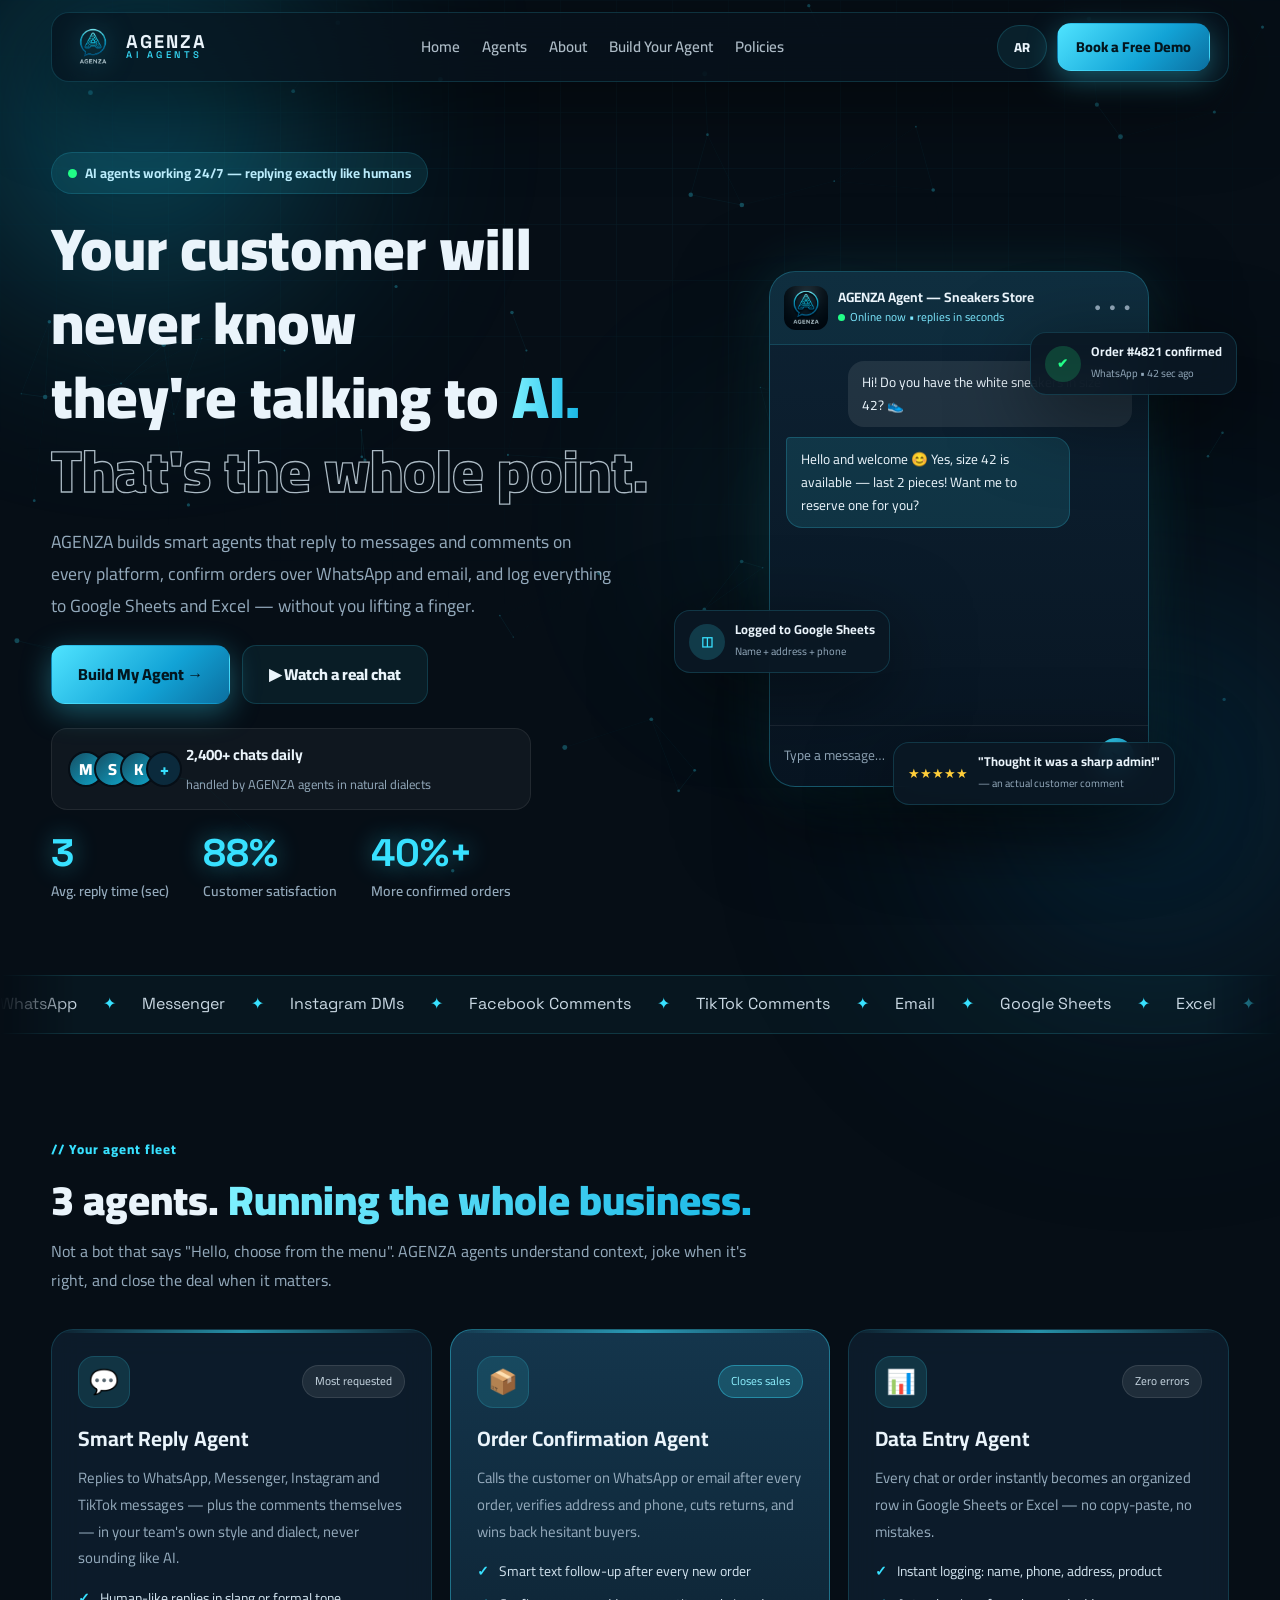
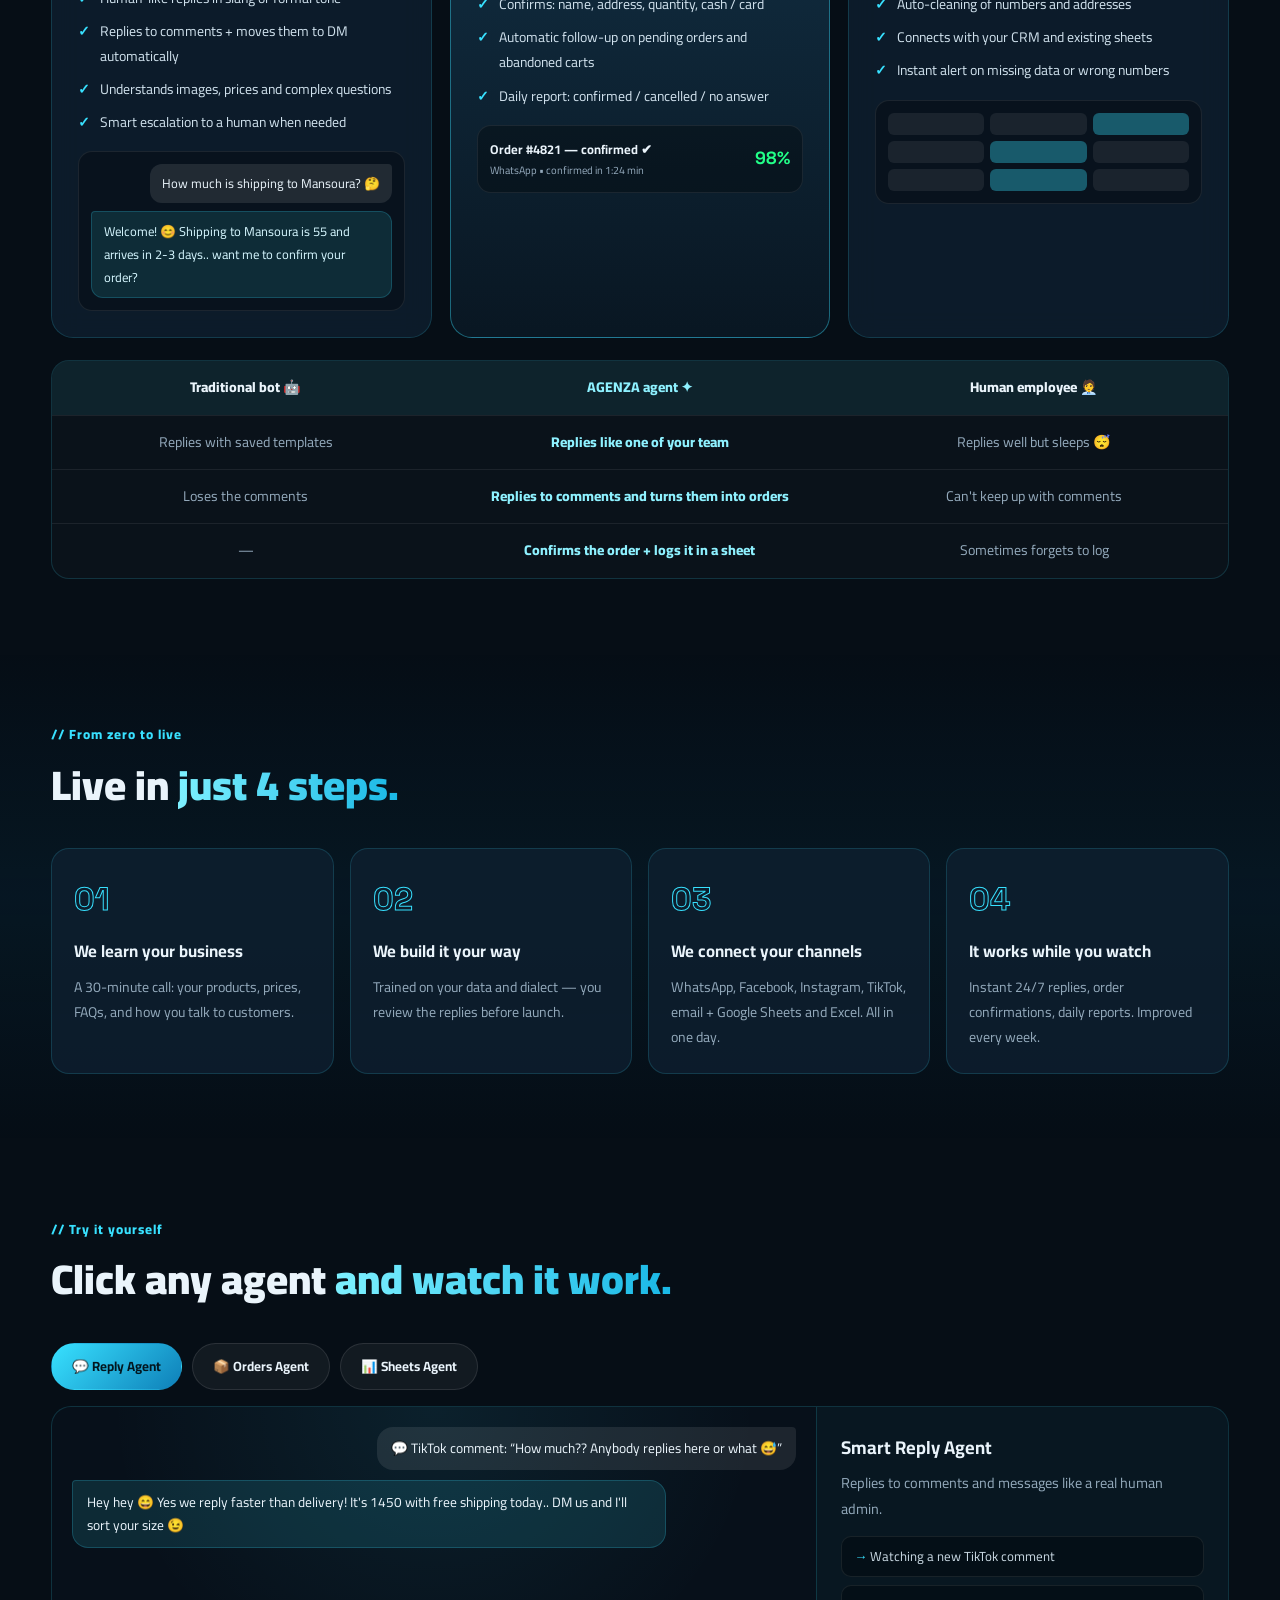
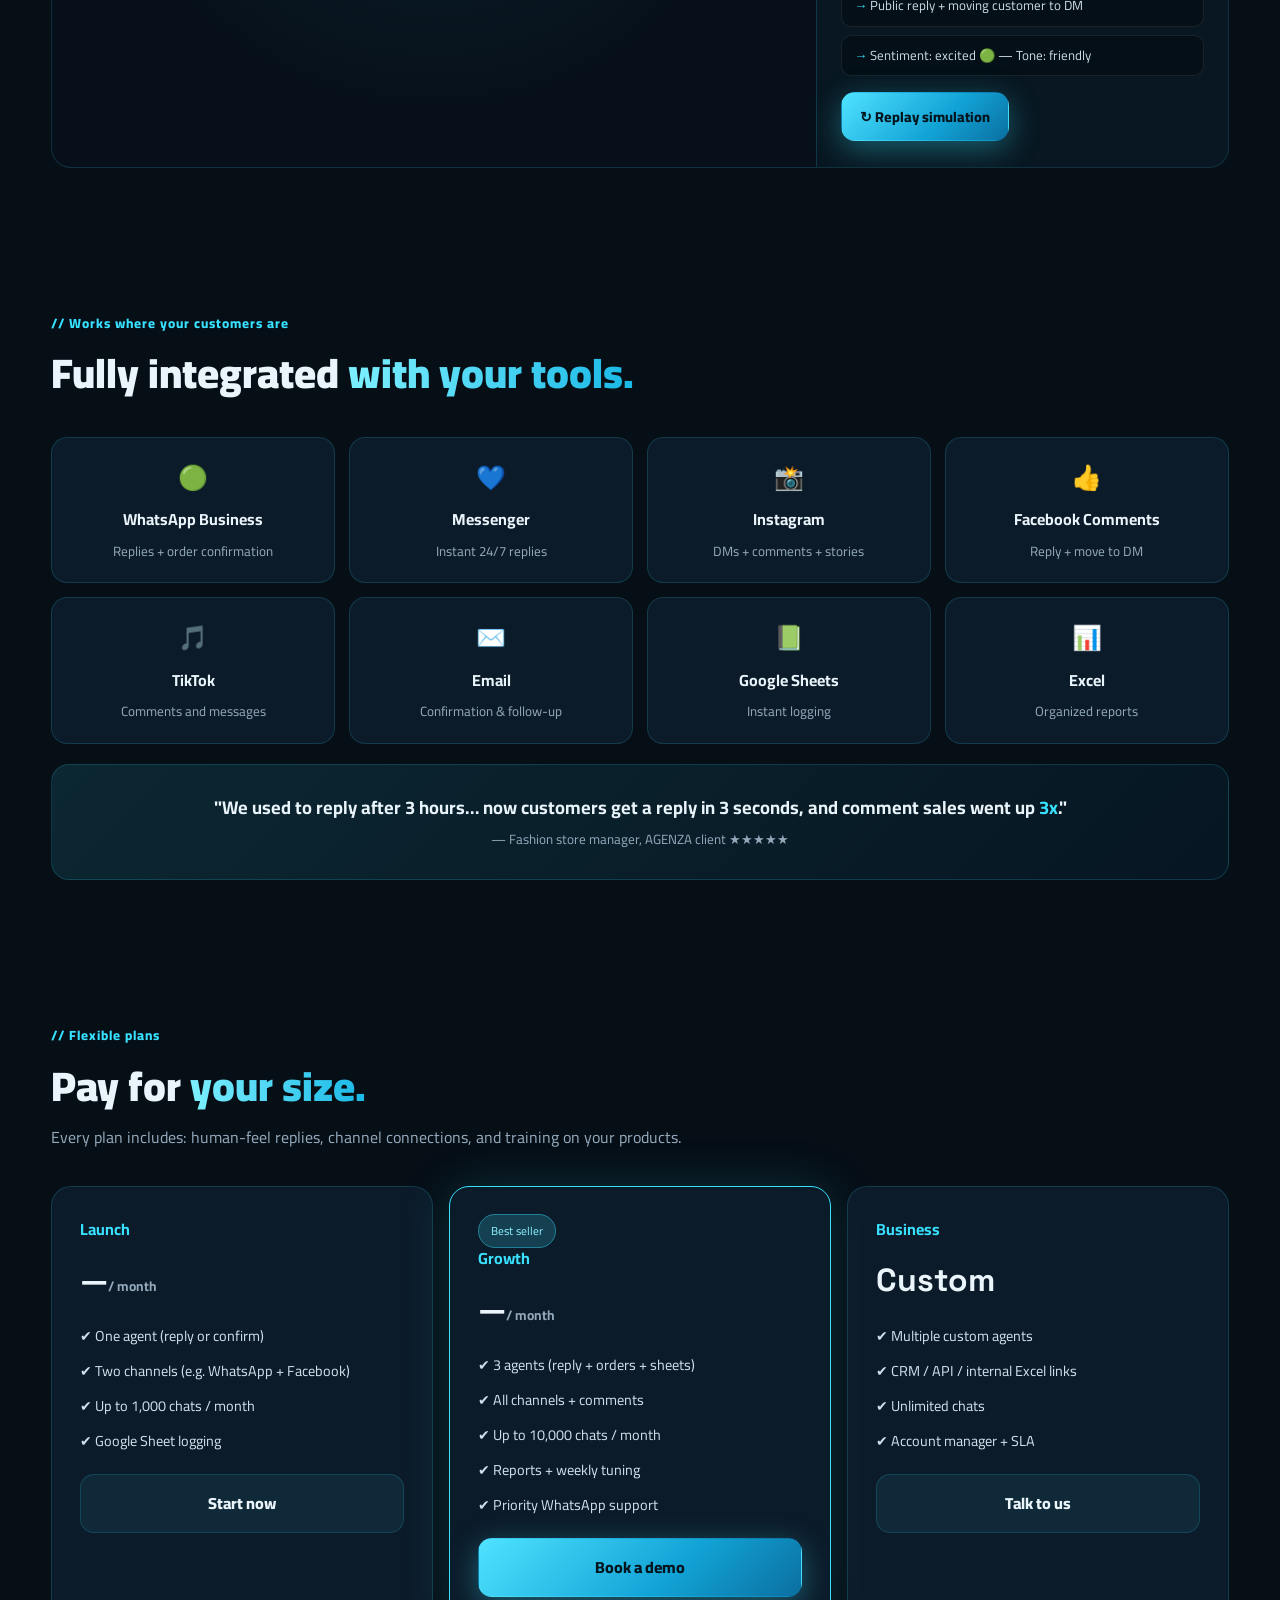
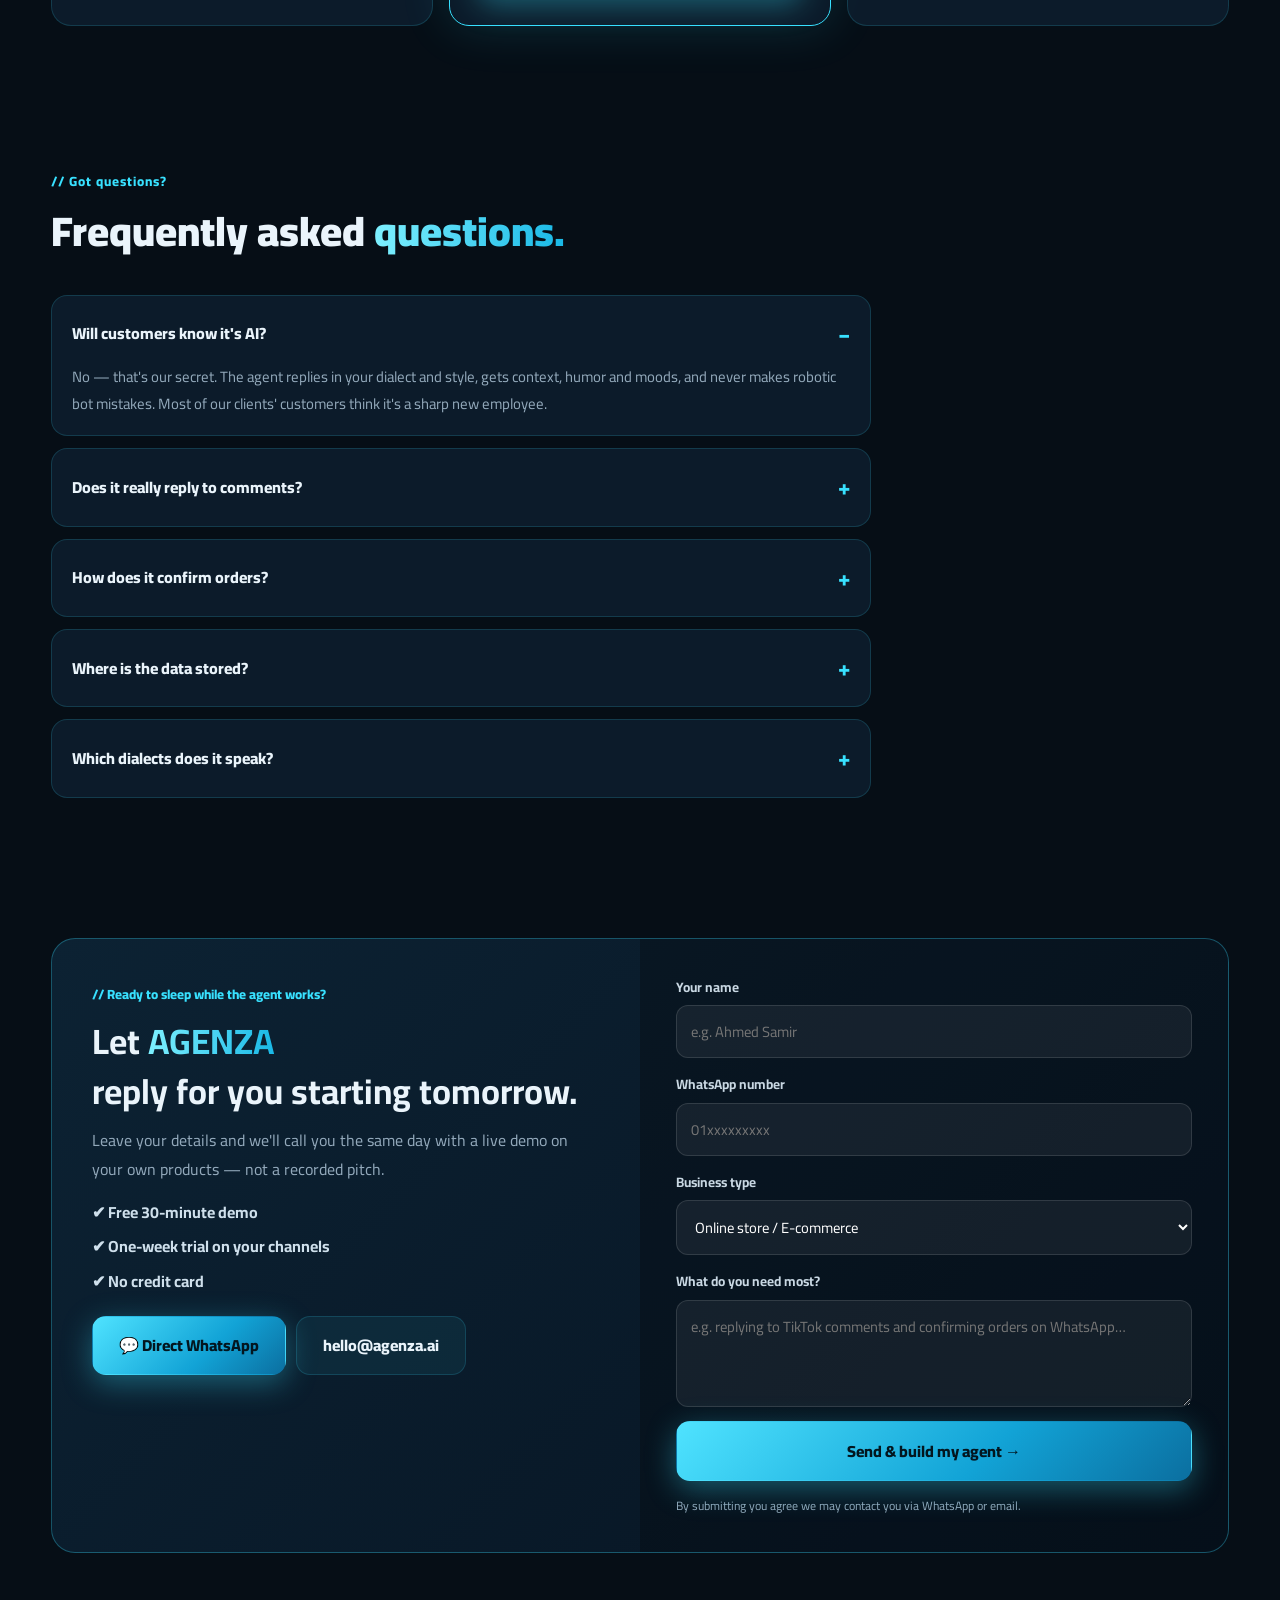
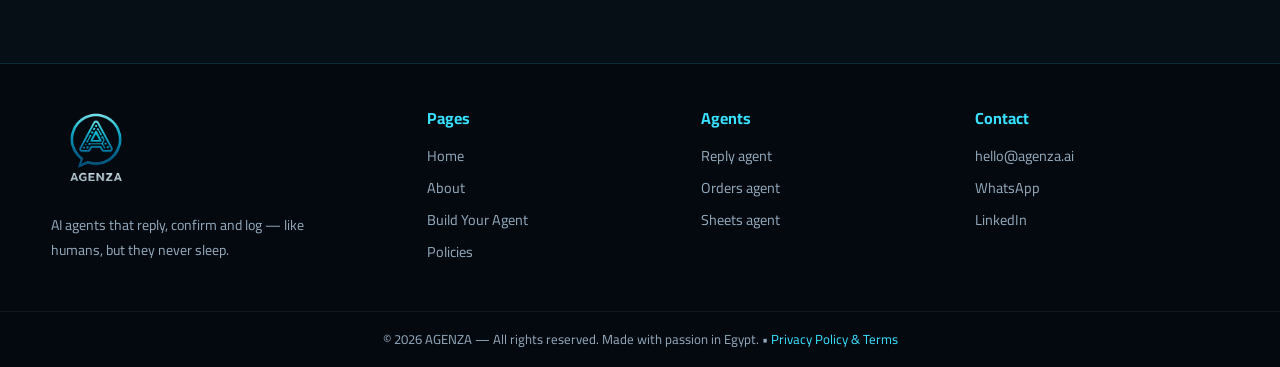
==== index.html @ d393a048 "Add files via upload" ====
<!DOCTYPE html>
<html lang="ar" dir="rtl">
<head>
<meta charset="UTF-8" />
<meta name="viewport" content="width=device-width, initial-scale=1.0" />
<title>AGENZA — وكلاء ذكاء اصطناعي بيردّوا كأنهم بشر</title>
<meta name="description" content="AGENZA — شركة برمجيات بتنشئ وكلاء ذكاء اصطناعي يردوا على عملائك في كل وسائل التواصل والكومنتات كأنهم بشر، يأكدوا الأوردرات ويدخلوا البيانات على جوجل شيت وإكسل." />
<link rel="icon" type="image/png" href="logo/AGENZA LOGO.png" />
<link rel="preconnect" href="https://fonts.googleapis.com" />
<link rel="preconnect" href="https://fonts.gstatic.com" crossorigin />
<link href="https://fonts.googleapis.com/css2?family=Cairo:wght@300;400;500;600;700;800;900&family=Space+Grotesk:wght@400;500;600;700&display=swap" rel="stylesheet" />
<link rel="stylesheet" href="styles.css" />
</head>
<body>

<!-- Preloader -->
<div id="preloader">
  <div class="loader-inner">
    <img src="logo/AGENZA LOGO.png" alt="AGENZA" />
    <div class="loader-bar"><span></span></div>
    <p>جاري تجهيز وكلائك الأذكياء…</p>
  </div>
</div>

<canvas id="particles"></canvas>
<div class="orb orb-1"></div>
<div class="orb orb-2"></div>
<div class="orb orb-3"></div>
<div class="grid-overlay"></div>

<!-- NAV -->
<header class="nav" id="nav">
  <div class="container nav-inner">
    <a href="#hero" class="brand">
      <img src="logo/AGENZA LOGO.png" alt="AGENZA logo" />
      <span class="brand-text">AGENZA<small>AI AGENTS</small></span>
    </a>
    <nav class="links">
      <a href="index.html">الرئيسية</a>
      <a href="index.html#services">الوكلاء</a>
      <a href="about.html">من نحن</a>
      <a href="builder.html">ابني وكيلك</a>
      <a href="policy.html">السياسات</a>
    </nav>
    <div class="nav-cta">
      <button class="langToggle" title="Switch to English">EN</button>
      <a href="#contact" class="btn btn-primary btn-sm">احجز ديمو مجاني</a>
      <button class="burger" id="burger" aria-label="menu"><span></span><span></span><span></span></button>
    </div>
  </div>
  <div class="mobile-menu" id="mobileMenu">
    <a href="index.html">الرئيسية</a>
    <a href="index.html#services">الوكلاء</a>
    <a href="about.html">من نحن</a>
    <a href="builder.html">ابني وكيلك</a>
    <a href="policy.html">السياسات والشروط</a>
    <a href="#contact">احجز ديمو</a>
    <a class="langToggle" href="index-en.html">EN</a>
  </div>
</header>

<main>
<!-- HERO -->
<section class="hero container" id="hero">
  <div class="hero-copy">
    <div class="badge pulse-dot"><span class="dot"></span> وكلاء AI شغالين 24/7 — بيردّوا كأنهم بشر بالظبط</div>
    <h1>عميلك مش هيعرف<br />إنه بيكلم <span class="grad">ذكاء اصطناعي.</span><br /><span class="outline">وهو ده المطلوب.</span></h1>
    <p class="lead">AGENZA بتبني لك وكلاء أذكياء يردّوا على الرسائل والكومنتات في كل المنصات، يأكّدوا الأوردرات على واتساب وإيميل، ويسجّلوا كل حاجة على Google Sheets وإكسل — من غير ما ترفع إيدك.</p>
    <div class="hero-btns">
      <a href="#contact" class="btn btn-primary glow">ابني الوكيل بتاعي ←</a>
      <a href="#demo" class="btn btn-ghost">▶ شوف محادثة حقيقية</a>
    </div>
    <div class="hero-meta">
      <div class="avatars"><span>م</span><span>س</span><span>ك</span><span>+</span></div>
      <div><strong>+2,400 محادثة يومياً</strong><small>بتتم عبر وكلاء AGENZA بلهجات عربية طبيعية</small></div>
    </div>
    <div class="mini-stats">
      <div><b data-count="3">0</b><span>ثواني متوسط الرد</span></div>
      <div><b><span data-count="98">0</span>%</b><span>رضا العملاء</span></div>
      <div><b><span data-count="40">0</span>%+</b><span>زيادة تأكيد الأوردرات</span></div>
    </div>
  </div>

  <div class="hero-visual">
    <div class="phone-wrap tilt">
      <div class="phone-glow"></div>
      <div class="chat-card">
        <div class="chat-head">
          <img src="logo/AGENZA LOGO BG.png" alt="" />
          <div><strong>وكيل AGENZA — متجر Sneakers</strong><small><i></i> متصل الآن • بيرد خلال ثواني</small></div>
          <div class="chat-icons">● ● ●</div>
        </div>
        <div class="chat-body" id="heroChat"></div>
        <div class="chat-input"><span>اكتب رسالة…</span><button>➤</button></div>
      </div>
      <div class="float-card fc-1">
        <div class="fc-icon">✔</div>
        <div><strong>تم تأكيد أوردر #4821</strong><small>واتساب • من 42 ثانية</small></div>
      </div>
      <div class="float-card fc-2">
        <div class="fc-icon sheet">◫</div>
        <div><strong>اتسجل في Google Sheets</strong><small>الاسم + العنوان + التليفون</small></div>
      </div>
      <div class="float-card fc-3">
        <div class="stars">★★★★★</div>
        <div><strong>“فكرته أدمن شاطر!”</strong><small>— تعليق عميل فعلي</small></div>
      </div>
    </div>
  </div>
</section>

<!-- MARQUEE -->
<div class="marquee-wrap" dir="ltr">
  <div class="marquee" id="marquee">
    <div class="mq-group">
      <span>WhatsApp</span><i>✦</i><span>Messenger</span><i>✦</i><span>Instagram DMs</span><i>✦</i><span>Facebook Comments</span><i>✦</i><span>TikTok Comments</span><i>✦</i><span>Email</span><i>✦</i><span>Google Sheets</span><i>✦</i><span>Excel</span><i>✦</i>
    </div>
    <div class="mq-group" aria-hidden="true">
      <span>WhatsApp</span><i>✦</i><span>Messenger</span><i>✦</i><span>Instagram DMs</span><i>✦</i><span>Facebook Comments</span><i>✦</i><span>TikTok Comments</span><i>✦</i><span>Email</span><i>✦</i><span>Google Sheets</span><i>✦</i><span>Excel</span><i>✦</i>
    </div>
    <div class="mq-group" aria-hidden="true">
      <span>WhatsApp</span><i>✦</i><span>Messenger</span><i>✦</i><span>Instagram DMs</span><i>✦</i><span>Facebook Comments</span><i>✦</i><span>TikTok Comments</span><i>✦</i><span>Email</span><i>✦</i><span>Google Sheets</span><i>✦</i><span>Excel</span><i>✦</i>
    </div>
    <div class="mq-group" aria-hidden="true">
      <span>WhatsApp</span><i>✦</i><span>Messenger</span><i>✦</i><span>Instagram DMs</span><i>✦</i><span>Facebook Comments</span><i>✦</i><span>TikTok Comments</span><i>✦</i><span>Email</span><i>✦</i><span>Google Sheets</span><i>✦</i><span>Excel</span><i>✦</i>
    </div>
  </div>
</div>

<!-- SERVICES -->
<section class="section container" id="services">
  <div class="sec-head reveal">
    <small>// أسطول الوكلاء بتاعك</small>
    <h2>3 وكلاء. <span class="grad">بيشيلوا البيزنس كله.</span></h2>
    <p>مش بوت بيقول “أهلاً بك، اختر من القائمة”. وكلاء AGENZA بيفهموا السياق، بيهزروا لما ينفع، وبيقفلوا الديل لما لازم.</p>
  </div>
  <div class="cards3">
    <article class="card reveal">
      <div class="card-top"><div class="icon">💬</div><span class="tag">الأكثر طلباً</span></div>
      <h3>وكيل الرد الذكي</h3>
      <p>يرد على رسائل واتساب، ماسنجر، إنستجرام، تيك توك — والكومنتات نفسها — بنفس أسلوب فريقك ولهجتك، من غير ما يبان إنه AI.</p>
      <ul>
        <li>رد بشري بالعامية أو الفصحى حسب عميلك</li>
        <li>رد على الكومنت + تحويله لرسالة خاصة تلقائياً</li>
        <li>فهم الصور والأسعار والاستفسارات المعقدة</li>
        <li>تصعيد ذكي للموظف البشري عند اللزوم</li>
      </ul>
      <div class="mock mini-chat"><span class="m-user">بكام الشحن لإسكندرية؟ 🤔</span><span class="m-ai">أهلاً بيك يا فندم 😊 الشحن لإسكندرية 60 جنيه وبيوصل خلال 2-3 أيام.. تحب أأكدلك الأوردر؟</span></div>
    </article>
    <article class="card featured reveal">
      <div class="card-top"><div class="icon">📦</div><span class="tag hot">بيقفّل مبيعات</span></div>
      <h3>وكيل تأكيد الأوردرات</h3>
      <p>يكلم العميل على واتساب أو إيميل بعد الطلب، يأكد العنوان والتليفون، يقلل المرتجعات، ويرجع العميل المتردد.</p>
      <ul>
        <li>مكالمة نصية ذكية بعد كل أوردر جديد</li>
        <li>تأكيد: الاسم، العنوان، الكمية، الكاش / فيزا</li>
        <li>متابعة تلقائية للأوردرات المعلّقة والسلال المتروكة</li>
        <li>تقرير يومي: مؤكد / ملغي / لم يرد</li>
      </ul>
      <div class="mock order"><div><b>Order #4821 — مؤكد ✔</b><small>واتساب • تم التأكيد في 1:24 دقيقة</small></div><em>98%</em></div>
    </article>
    <article class="card reveal">
      <div class="card-top"><div class="icon">📊</div><span class="tag">بدون أخطاء</span></div>
      <h3>وكيل إدخال البيانات</h3>
      <p>أي محادثة أو أوردر بيتحوّل وحده لصف منظّم في Google Sheets أو Excel — من غير كوبي بيست ولا غلطات.</p>
      <ul>
        <li>تسجيل لحظي: الاسم، التليفون، العنوان، المنتج</li>
        <li>تنظيف وتوحيد الأرقام والعناوين تلقائياً</li>
        <li>ربط مع CRM وشيتاتك الحالية</li>
        <li>تنبيه فوري عند داتا ناقصة أو رقم غلط</li>
      </ul>
      <div class="mock sheet-mock"><span></span><span></span><span class="on"></span><span></span><span class="on"></span><span></span><span></span><span class="on"></span><span></span></div>
    </article>
  </div>

  <div class="compare reveal">
    <div class="cmp-head"><span>البوت التقليدي 🤖</span><span class="agenza">وكيل AGENZA ✦</span><span>موظف بشري 🧑‍💼</span></div>
    <div class="cmp-row"><span>بيرد بقوالب محفوظة</span><strong class="agenza">بيرد كأنه واحد من فريقك</strong><span>بيرد كويس بس بينام 😴</span></div>
    <div class="cmp-row"><span>بيضيع الكومنتات</span><strong class="agenza">بيرد على الكومنت ويحوّله لأوردر</strong><span>مش ملاحق على الكومنتات</span></div>
    <div class="cmp-row"><span>—</span><strong class="agenza">بيأكد الأوردر + يسجّله في شيت</strong><span>بينسى يسجّل أحياناً</span></div>
  </div>
</section>

<!-- HOW -->
<section class="section how" id="how">
  <div class="container">
    <div class="sec-head reveal">
      <small>// من الصفر للتشغيل</small>
      <h2>تشتغل في <span class="grad">4 خطوات بس.</span></h2>
    </div>
    <div class="steps">
      <div class="step reveal"><em>01</em><h4>نفهم البيزنس بتاعك</h4><p>مكالمة 30 دقيقة: منتجاتك، أسعارك، أسئلتك المتكررة، وأسلوب كلامك مع العملاء.</p></div>
      <div class="step reveal"><em>02</em><h4>نبني الوكيل على مزاجك</h4><p>ندرّبه على داتاك ومنتجاتك ولهجتك — مصري، خليجي، فصحى — وتراجع الردود قبل الإطلاق.</p></div>
      <div class="step reveal"><em>03</em><h4>نوصّله بكل قنواتك</h4><p>واتساب، فيسبوك، إنستجرام، تيك توك، إيميل، + Google Sheets وإكسل. كله في يوم واحد.</p></div>
      <div class="step reveal"><em>04</em><h4>يشتغل وانت بتتفرج</h4><p>رد فوري 24/7، تأكيد أوردرات، وتقارير يومية. وكل أسبوع بنحسّن أداءه.</p></div>
    </div>
  </div>
</section>

<!-- DEMO -->
<section class="section container" id="demo">
  <div class="sec-head reveal">
    <small>// جرّب بنفسك</small>
    <h2>دوس على أي وكيل <span class="grad">واتفرج عليه وهو شغال.</span></h2>
  </div>
  <div class="demo-tabs reveal">
    <button class="active" data-tab="reply">💬 وكيل الرد</button>
    <button data-tab="order">📦 وكيل الأوردرات</button>
    <button data-tab="sheet">📊 وكيل الشيتات</button>
  </div>
  <div class="demo-box reveal">
    <div class="demo-chat" id="demoChat"></div>
    <div class="demo-side">
      <h4 id="demoTitle">وكيل الرد الذكي</h4>
      <p id="demoDesc">بيرد على الكومنتات والرسائل كأنه أدمن حقيقي.</p>
      <div class="demo-log" id="demoLog"></div>
      <button class="btn btn-primary btn-sm" id="replayDemo">↻ إعادة المحاكاة</button>
    </div>
  </div>
</section>

<!-- INTEGRATIONS -->
<section class="section container" id="integrations">
  <div class="sec-head reveal">
    <small>// بيشتغل مكان ما عملائك موجودين</small>
    <h2>تكامل كامل <span class="grad">مع أدواتك.</span></h2>
  </div>
  <div class="integ-grid">
    <div class="integ reveal"><i>🟢</i><b>WhatsApp Business</b><small>رد + تأكيد أوردرات</small></div>
    <div class="integ reveal"><i>💙</i><b>Messenger</b><small>رد فوري 24/7</small></div>
    <div class="integ reveal"><i>📸</i><b>Instagram</b><small>DMs + كومنتات + ستوري</small></div>
    <div class="integ reveal"><i>👍</i><b>Facebook Comments</b><small>رد + تحويل لخاص</small></div>
    <div class="integ reveal"><i>🎵</i><b>TikTok</b><small>كومنتات ورسائل</small></div>
    <div class="integ reveal"><i>✉️</i><b>Email</b><small>تأكيد ومتابعة</small></div>
    <div class="integ reveal"><i>📗</i><b>Google Sheets</b><small>تسجيل لحظي</small></div>
    <div class="integ reveal"><i>📊</i><b>Excel</b><small>تقارير منظمة</small></div>
  </div>
  <div class="quote-strip reveal">
    <p>“كنا بنرد بعد 3 ساعات… دلوقتي العميل بياخد رد في 3 ثواني، ومبيعات الكومنتات زادت <b>3 أضعاف</b>.”</p>
    <small>— مدير متجر أزياء، عميل AGENZA ★★★★★</small>
  </div>
</section>

<!-- PRICING -->
<section class="section container" id="pricing">
  <div class="sec-head reveal">
    <small>// باقات مرنة</small>
    <h2>ادفع على قد <span class="grad">شغلك.</span></h2>
    <p>كل الباقات تشمل: رد بشري الإحساس، ربط القنوات، وتدريب على منتجاتك.</p>
  </div>
  <div class="pricing">
    <div class="price reveal"><h4>الانطلاقة</h4><div class="p-num">—<small>/ شهرياً</small></div><ul><li>✔ وكيل واحد (رد أو تأكيد)</li><li>✔ قناتان (مثلاً واتساب + فيسبوك)</li><li>✔ حتى 1,000 محادثة / شهر</li><li>✔ تسجيل في Google Sheet</li></ul><a href="#contact" class="btn btn-ghost">ابدأ الآن</a></div>
    <div class="price pro reveal"><span class="tag hot">الأكثر مبيعاً</span><h4>النمو</h4><div class="p-num">—<small>/ شهرياً</small></div><ul><li>✔ 3 وكلاء (رد + أوردرات + شيت)</li><li>✔ كل القنوات + الكومنتات</li><li>✔ حتى 10,000 محادثة / شهر</li><li>✔ تقارير + تحسين أسبوعي</li><li>✔ دعم أولوية واتساب</li></ul><a href="#contact" class="btn btn-primary">احجز ديمو</a></div>
    <div class="price reveal"><h4>الشركات</h4><div class="p-num">Custom</div><ul><li>✔ وكلاء مخصصين متعددين</li><li>✔ ربط CRM / API / Excel داخلي</li><li>✔ محادثات غير محدودة</li><li>✔ مدير حساب + SLA</li></ul><a href="#contact" class="btn btn-ghost">كلّمنا</a></div>
  </div>
</section>

<!-- FAQ -->
<section class="section container" id="faq">
  <div class="sec-head reveal"><small>// عندك سؤال؟</small><h2>الأسئلة <span class="grad">الشائعة.</span></h2></div>
  <div class="faq">
    <details open class="reveal"><summary>العميل هيعرف إنه بيكلم AI؟</summary><p>لا — وده سر شغلنا. الوكيل بيرد بنفس لهجتك وأسلوبك، بيفهم السياق والنكتة والزعل، وبيغلطش الغلطات الروبوتية بتاعة البوتات التقليدية. أغلب عملائنا عملاؤهم فاكرينه موظف جديد شاطر.</p></details>
    <details class="reveal"><summary>بيرد على الكومنتات فعلاً؟</summary><p>أيوه. بيراقب كومنتات فيسبوك وإنستجرام وتيك توك لحظة بلحظة، يرد عليها علناً بشكل بشري، ولو فيها نية شراء يحوّل العميل لرسالة خاصة ويكمّل معاه لحد الأوردر.</p></details>
    <details class="reveal"><summary>إزاي بيأكد الأوردر؟</summary><p>أول ما الأوردر يدخل، الوكيل يبعت واتساب أو إيميل للعميل، يتأكد من الاسم والعنوان والتليفون وطريقة الدفع، ويسجّل الحالة (مؤكد / ملغي / لم يرد) ويرجع يتابعه لو مردّش.</p></details>
    <details class="reveal"><summary>الداتا بتتسجل فين؟</summary><p>في Google Sheets أو Excel بتاعك مباشرة وبشكل لحظي — كل محادثة = صف منظم. وبننضّف الأرقام والعناوين وننبهك لو حاجة ناقصة.</p></details>
    <details class="reveal"><summary>بيتكلم مصري؟</summary><p>مصري، خليجي، شامي، فصحى — وبيبدّل حسب العميل اللي قدامه. ولو عندك مصطلحات خاصة بمنتجك بندرّبه عليها.</p></details>
  </div>
</section>

<!-- CONTACT -->
<section class="section container" id="contact">
  <div class="contact-box reveal">
    <div class="c-copy">
      <small>// جاهز تنام والوكيل شغال؟</small>
      <h2>خلّي <span class="grad">AGENZA</span><br />ترد مكانك من بكرة.</h2>
      <p>سيب بياناتك وهنكلمك في نفس اليوم بديمو لايف على منتجاتك انت — مش عرض مسجّل.</p>
      <ul class="c-points"><li>✔ ديمو مجاني 30 دقيقة</li><li>✔ تجربة أسبوع على قنواتك</li><li>✔ بدون كارت بنكي</li></ul>
      <div class="c-direct">
        <a href="#" class="btn btn-primary">💬 واتساب مباشر</a>
        <a href="mailto:hello@agenza.ai" class="btn btn-ghost">hello@agenza.ai</a>
      </div>
    </div>
    <form class="c-form" id="leadForm">
      <label>اسمك<input required name="name" placeholder="مثال: أحمد سمير" /></label>
      <label>رقم الواتساب<input required name="phone" placeholder="01xxxxxxxxx" /></label>
      <label>نوع البيزنس
        <select name="biz"><option>متجر أونلاين / E-commerce</option><option>مطعم / كافيه</option><option>عيادة / مركز تجميل</option><option>عقارات</option><option>خدمات / أخرى</option></select>
      </label>
      <label>إيه أكتر حاجة محتاجها؟<textarea name="msg" rows="3" placeholder="مثال: الرد على كومنتات تيك توك وتأكيد الأوردرات على واتساب…"></textarea></label>
      <button class="btn btn-primary glow" type="submit">ابعت وابني وكيلي ←</button>
      <small class="form-note" id="formNote">بالضغط على إرسال انت موافق نتواصل معاك واتساب أو إيميل.</small>
    </form>
  </div>
</section>
</main>

<footer>
  <div class="container foot">
    <div class="f-brand"><img src="logo/AGENZA LOGO.png" alt="AGENZA" /><p>وكلاء ذكاء اصطناعي بيردّوا، بيأكّدوا، وبيسجّلوا — كأنهم بشر، بس مابيناموش.</p></div>
    <div><b>الوكلاء</b><a href="#services">وكيل الرد</a><a href="#services">وكيل الأوردرات</a><a href="#services">وكيل الشيتات</a></div>
    <div><b>الشركة</b><a href="#how">إزاي بنشتغل</a><a href="#pricing">الباقات</a><a href="policy.html">السياسة والشروط</a><a href="#contact">تواصل</a></div>
    <div><b>تواصل</b><a href="mailto:hello@agenza.ai">hello@agenza.ai</a><a href="#">WhatsApp</a><a href="#">LinkedIn</a></div>
  </div>
  <div class="copy">© 2026 AGENZA — All rights reserved. صُنع بشغف في مصر. • <a href="policy.html" style="color:var(--cyan)">سياسة الخصوصية وشروط التعامل</a></div>
</footer>

<a href="#contact" class="sticky-cta">ابني وكيلي ←</a>

<script src="script.js"></script>
</body>
</html>
---- styles.css ----
:root{
  --bg:#060e16;
  --bg2:#0a1a28;
  --card:rgba(16,34,50,.72);
  --stroke:rgba(56,225,255,.16);
  --cyan:#38e1ff;
  --cyan2:#19b8e6;
  --deep:#0e7fb8;
  --text:#eaf4fb;
  --muted:#93a9bb;
  --silver:#c9d8e3;
  --radius:22px;
  --shadow:0 20px 80px rgba(0,0,0,.5);
}
*{box-sizing:border-box;margin:0;padding:0}
html{scroll-behavior:smooth}
body{
  font-family:'Cairo',sans-serif;
  background:var(--bg);
  color:var(--text);
  overflow-x:hidden;
  line-height:1.8;
}
::selection{background:var(--cyan);color:#04222e}
.container{width:min(1200px,92%);margin:0 auto}
a{color:inherit;text-decoration:none}
img{max-width:100%}

/* BG FX */
#particles{position:fixed;inset:0;z-index:0;opacity:.55;pointer-events:none}
.orb{position:fixed;border-radius:50%;filter:blur(110px);z-index:0;pointer-events:none;opacity:.5}
.orb-1{width:520px;height:520px;background:radial-gradient(circle,#0fc7f0,transparent 65%);top:-140px;left:-120px;animation:float 9s ease-in-out infinite}
.orb-2{width:620px;height:620px;background:radial-gradient(circle,#0a4a6e,transparent 65%);bottom:-200px;right:-180px}
.orb-3{width:380px;height:380px;background:radial-gradient(circle,rgba(56,225,255,.5),transparent 65%);top:38%;right:22%;opacity:.25}
.grid-overlay{position:fixed;inset:0;z-index:0;pointer-events:none;opacity:.07;
  background-image:linear-gradient(rgba(56,225,255,.6) 1px,transparent 1px),linear-gradient(90deg,rgba(56,225,255,.6) 1px,transparent 1px);
  background-size:56px 56px;
  mask-image:radial-gradient(ellipse 90% 70% at 50% 20%,black,transparent 75%);
}
@keyframes float{0%,100%{transform:translateY(0)}50%{transform:translateY(30px)}}
main,header,footer{position:relative;z-index:1}

/* Preloader */
#preloader{position:fixed;inset:0;background:#04090f;z-index:99;display:flex;align-items:center;justify-content:center;transition:opacity .6s,visibility .6s}
#preloader.hide{opacity:0;visibility:hidden}
.loader-inner{text-align:center}
.loader-inner img{width:120px;filter:drop-shadow(0 0 30px rgba(56,225,255,.6));animation:pop 1.6s ease infinite}
.loader-bar{width:210px;height:4px;background:rgba(255,255,255,.1);border-radius:99px;margin:18px auto 10px;overflow:hidden}
.loader-bar span{display:block;height:100%;width:40%;border-radius:99px;background:linear-gradient(90deg,var(--cyan),var(--deep));animation:load 1.1s infinite}
.loader-inner p{color:var(--muted);font-size:.9rem}
@keyframes load{0%{transform:translateX(220%)}100%{transform:translateX(-260%)}}
@keyframes pop{0%,100%{transform:scale(1)}50%{transform:scale(1.06)}}

/* Nav */
.nav{position:sticky;top:12px;z-index:50;margin-top:12px}
.nav-inner{display:flex;align-items:center;justify-content:space-between;gap:16px;
  background:rgba(8,18,28,.72);backdrop-filter:blur(18px);-webkit-backdrop-filter:blur(18px);
  border:1px solid var(--stroke);border-radius:18px;padding:10px 18px;box-shadow:var(--shadow)}
.brand{display:flex;align-items:center;gap:10px}
.brand img{width:46px;height:46px;object-fit:contain;filter:drop-shadow(0 0 14px rgba(56,225,255,.5))}
.brand-text{font-family:'Space Grotesk';font-weight:700;letter-spacing:2px;font-size:1.15rem;line-height:1}
.brand-text small{display:block;font-size:.6rem;letter-spacing:3.5px;color:var(--cyan);font-weight:500}
.links{display:flex;gap:22px;color:var(--silver);font-weight:600;font-size:.95rem}
.links a{opacity:.85;transition:.25s}
.links a:hover{color:var(--cyan);opacity:1}
.btn{display:inline-flex;align-items:center;justify-content:center;gap:8px;border-radius:14px;padding:14px 26px;font-weight:800;font-family:inherit;cursor:pointer;border:1px solid transparent;transition:.25s;font-size:1rem}
.btn-sm{padding:10px 18px;font-size:.9rem}
.btn-primary{background:linear-gradient(135deg,#4fe3ff,#12a3d6 60%,#0b6fa0);color:#03161f;box-shadow:0 8px 30px rgba(56,225,255,.35)}
.btn-primary:hover{transform:translateY(-2px);box-shadow:0 14px 40px rgba(56,225,255,.5)}
.btn-ghost{background:rgba(56,225,255,.07);border-color:var(--stroke);color:var(--text)}
.btn-ghost:hover{background:rgba(56,225,255,.14);border-color:var(--cyan)}
.glow{position:relative}
.burger{display:none;background:none;border:0;flex-direction:column;gap:5px;cursor:pointer}
.nav-cta{display:flex;align-items:center;gap:10px}
.langToggle{background:rgba(56,225,255,.08);border:1px solid var(--stroke);color:var(--text);border-radius:99px;padding:9px 16px;font-family:inherit;font-weight:800;font-size:.82rem;cursor:pointer;transition:.25s;display:inline-flex;align-items:center;gap:6px}
.langToggle:hover{background:rgba(56,225,255,.18);border-color:var(--cyan);transform:translateY(-1px)}
.mobile-menu .langToggle{border:0;background:rgba(56,225,255,.1);text-align:center;justify-content:center;color:#8ef1ff}
.burger span{width:24px;height:2px;background:#fff;display:block;border-radius:2px}
.mobile-menu{display:none;flex-direction:column;gap:6px;background:rgba(8,18,28,.95);border:1px solid var(--stroke);border-radius:14px;margin-top:8px;padding:12px}
.mobile-menu.open{display:flex}
.mobile-menu a{padding:10px 12px;border-radius:10px}
.mobile-menu a:hover{background:rgba(56,225,255,.1)}

/* Hero */
.hero{display:grid;grid-template-columns:1.05fr .95fr;gap:40px;align-items:center;padding:70px 0 40px}
.badge{display:inline-flex;align-items:center;gap:8px;background:rgba(56,225,255,.1);border:1px solid var(--stroke);padding:8px 16px;border-radius:99px;font-size:.85rem;color:#bdefff;font-weight:700}
.pulse-dot .dot{width:9px;height:9px;border-radius:50%;background:#22ff88;box-shadow:0 0 0 0 rgba(34,255,136,.7);animation:pulse 1.8s infinite}
@keyframes pulse{70%{box-shadow:0 0 0 9px rgba(34,255,136,0)}100%{box-shadow:0 0 0 0 rgba(34,255,136,0)}}
.hero h1{font-size:clamp(2.2rem,5vw,3.7rem);line-height:1.25;font-weight:900;margin:18px 0}
.grad{background:linear-gradient(90deg,#7df0ff,#19b8e6,#7df0ff);background-size:200%;-webkit-background-clip:text;background-clip:text;color:transparent;animation:shimmer 4s linear infinite}
@keyframes shimmer{to{background-position:200%}}
.outline{color:transparent;-webkit-text-stroke:1.3px rgba(201,216,227,.85)}
.lead{color:var(--muted);font-size:1.1rem;max-width:56ch}
.hero-btns{display:flex;gap:12px;margin:24px 0;flex-wrap:wrap}
.hero-meta{display:flex;gap:14px;align-items:center;background:rgba(255,255,255,.04);border:1px solid rgba(255,255,255,.08);border-radius:16px;padding:12px 16px;max-width:480px}
.avatars{display:flex}
.avatars span{width:36px;height:36px;border-radius:50%;display:grid;place-items:center;font-weight:800;background:linear-gradient(135deg,#164e63,#0ea5c9);border:2px solid var(--bg);margin-inline-end:-10px;color:#fff}
.avatars span:last-child{background:#0b2a3c;color:var(--cyan)}
.hero-meta strong{display:block;font-size:.95rem}
.hero-meta small{color:var(--muted);font-size:.8rem}
.mini-stats{display:flex;gap:34px;margin-top:20px}
.mini-stats b{font-family:'Space Grotesk';font-size:2.4rem;font-weight:700;color:var(--cyan);display:block;line-height:1.2;text-shadow:0 0 24px rgba(56,225,255,.45)}
.mini-stats b span{font-size:inherit;color:inherit}
.mini-stats>div>span{color:var(--muted);font-size:.88rem;font-weight:600}

/* Phone */
.phone-wrap{position:relative;display:flex;justify-content:center}
.phone-glow{position:absolute;width:78%;height:88%;background:radial-gradient(ellipse,rgba(56,225,255,.35),transparent 70%);filter:blur(30px);top:6%}
.chat-card{position:relative;width:min(380px,100%);background:linear-gradient(180deg,#0d2233,#081522);border:1px solid rgba(56,225,255,.28);border-radius:26px;overflow:hidden;box-shadow:0 30px 90px rgba(0,0,0,.6),0 0 60px rgba(56,225,255,.15)}
.chat-head{display:flex;gap:10px;align-items:center;padding:14px;background:rgba(56,225,255,.06);border-bottom:1px solid rgba(56,225,255,.15)}
.chat-head img{width:44px;height:44px;border-radius:12px;object-fit:cover}
.chat-head strong{font-size:.85rem;display:block;line-height:1.4}
.chat-head small{font-size:.72rem;color:#7de9ff;display:flex;gap:5px;align-items:center}
.chat-head small i{width:7px;height:7px;background:#22ff88;border-radius:50%;display:inline-block}
.chat-icons{margin-inline-start:auto;color:var(--muted);letter-spacing:3px;font-size:.7rem}
.chat-body{min-height:380px;max-height:420px;overflow:hidden;padding:16px;display:flex;flex-direction:column;gap:10px}
.chat-input{display:flex;align-items:center;justify-content:space-between;padding:12px 14px;border-top:1px solid rgba(255,255,255,.08);color:var(--muted);font-size:.85rem}
.chat-input button{width:36px;height:36px;border-radius:50%;border:0;background:linear-gradient(135deg,var(--cyan),var(--deep));cursor:pointer}
.msg{max-width:82%;padding:10px 14px;border-radius:16px;font-size:.85rem;line-height:1.7;animation:msgIn .45s ease both}
.msg.ai{background:rgba(56,225,255,.12);border:1px solid rgba(56,225,255,.2);border-start-start-radius:4px;align-self:flex-start}
.msg.user{background:rgba(255,255,255,.09);border-start-end-radius:4px;align-self:flex-end}
.msg.sys{align-self:center;background:rgba(34,255,136,.12);border:1px dashed rgba(34,255,136,.4);color:#a9ffcf;font-size:.78rem;border-radius:12px}
.typing{display:flex;gap:4px;padding:12px 16px}
.typing i{width:7px;height:7px;border-radius:50%;background:var(--cyan);animation:tp 1s infinite}
.typing i:nth-child(2){animation-delay:.15s}.typing i:nth-child(3){animation-delay:.3s}
@keyframes tp{0%,100%{opacity:.3;transform:translateY(0)}50%{opacity:1;transform:translateY(-4px)}}
@keyframes msgIn{from{opacity:0;transform:translateY(10px) scale(.98)}to{opacity:1;transform:none}}
.float-card{position:absolute;display:flex;gap:10px;align-items:center;background:rgba(10,24,36,.9);backdrop-filter:blur(12px);border:1px solid var(--stroke);border-radius:16px;padding:10px 14px;font-size:.8rem;box-shadow:var(--shadow);animation:float 5s ease-in-out infinite}
.fc-1{top:12%;right:-8px}
.fc-2{bottom:22%;left:-14px;animation-delay:1.2s}
.fc-3{bottom:-18px;right:10%;animation-delay:2s}
.fc-icon{width:36px;height:36px;border-radius:50%;display:grid;place-items:center;background:rgba(34,255,136,.18);color:#22ff88;font-weight:900}
.fc-icon.sheet{background:rgba(56,225,255,.18);color:var(--cyan)}
.float-card strong{display:block;line-height:1.4}
.float-card small{color:var(--muted)}
.stars{color:#ffce3a}

/* Marquee */
.marquee-wrap{direction:ltr;border-block:1px solid var(--stroke);background:rgba(56,225,255,.04);overflow:hidden;padding:14px 0;margin:30px 0;position:relative;z-index:1;
  -webkit-mask-image:linear-gradient(90deg,transparent,#000 6%,#000 94%,transparent);
  mask-image:linear-gradient(90deg,transparent,#000 6%,#000 94%,transparent)}
.marquee{display:flex;width:max-content;will-change:transform;animation:mq 60s linear infinite;font-family:'Space Grotesk';color:var(--silver)}
.marquee:hover{animation-play-state:paused}
.mq-group{display:flex;align-items:center;gap:26px;padding-inline-end:26px;white-space:nowrap;flex-shrink:0}
.marquee i{color:var(--cyan);font-style:normal}
@keyframes mq{from{transform:translateX(0)}to{transform:translateX(-50%)}}

/* Sections */
.section{padding:70px 0}
.sec-head{max-width:720px;margin-bottom:34px}
.sec-head small{color:var(--cyan);font-weight:800;letter-spacing:1px}
.sec-head h2{font-size:clamp(1.7rem,3.5vw,2.6rem);font-weight:900;line-height:1.4;margin:8px 0}
.sec-head p{color:var(--muted)}
.cards3{display:grid;grid-template-columns:repeat(3,1fr);gap:18px}
.card{background:var(--card);border:1px solid var(--stroke);border-radius:var(--radius);padding:26px;backdrop-filter:blur(14px);transition:.3s;position:relative;overflow:hidden}
.card::before{content:'';position:absolute;inset:0 0 auto 0;height:3px;background:linear-gradient(90deg,transparent,var(--cyan),transparent);opacity:.6}
.card:hover{transform:translateY(-6px);border-color:rgba(56,225,255,.45);box-shadow:0 24px 60px rgba(0,0,0,.5),0 0 40px rgba(56,225,255,.12)}
.card.featured{background:linear-gradient(180deg,rgba(22,58,82,.9),rgba(10,24,36,.9));border-color:rgba(56,225,255,.4)}
.card-top{display:flex;justify-content:space-between;align-items:center;margin-bottom:12px}
.icon{width:52px;height:52px;border-radius:16px;display:grid;place-items:center;font-size:1.5rem;background:rgba(56,225,255,.12);border:1px solid var(--stroke)}
.tag{font-size:.72rem;background:rgba(255,255,255,.08);padding:5px 12px;border-radius:99px;color:var(--silver);border:1px solid rgba(255,255,255,.1)}
.tag.hot{background:rgba(56,225,255,.18);color:#8ef1ff;border-color:rgba(56,225,255,.4)}
.card h3{font-size:1.3rem;margin-bottom:8px}
.card p{color:var(--muted);font-size:.93rem;margin-bottom:14px}
.card ul{list-style:none;display:flex;flex-direction:column;gap:8px;margin-bottom:16px}
.card ul li{font-size:.87rem;color:#cfe0ec;padding-inline-start:22px;position:relative}
.card ul li::before{content:'✓';position:absolute;inset-inline-start:0;color:var(--cyan);font-weight:900}
.mock{border-radius:14px;padding:12px;font-size:.8rem;background:rgba(0,0,0,.3);border:1px solid rgba(255,255,255,.08)}
.mini-chat{display:flex;flex-direction:column;gap:8px}
.m-user{align-self:flex-end;background:rgba(255,255,255,.1);padding:8px 12px;border-radius:12px;border-start-end-radius:4px}
.m-ai{align-self:flex-start;background:rgba(56,225,255,.12);border:1px solid rgba(56,225,255,.2);padding:8px 12px;border-radius:12px;border-start-start-radius:4px;color:#d6f7ff}
.mock.order{display:flex;justify-content:space-between;align-items:center}
.mock.order em{font-style:normal;font-family:'Space Grotesk';color:#22ff88;font-weight:700;font-size:1.1rem}
.mock.order small{color:var(--muted);display:block}
.sheet-mock{display:grid;grid-template-columns:repeat(3,1fr);gap:6px}
.sheet-mock span{height:22px;border-radius:6px;background:rgba(255,255,255,.07)}
.sheet-mock span.on{background:rgba(56,225,255,.35)}

.compare{margin-top:22px;border:1px solid var(--stroke);border-radius:18px;overflow:hidden;background:rgba(255,255,255,.02)}
.cmp-head,.cmp-row{display:grid;grid-template-columns:1fr 1.2fr 1fr;text-align:center;padding:14px;font-size:.88rem}
.cmp-head{background:rgba(56,225,255,.08);font-weight:800}
.cmp-row{border-top:1px solid rgba(255,255,255,.07);color:var(--muted)}
.cmp-row .agenza,.cmp-head .agenza{color:#8ef1ff;font-weight:800}

/* How */
.how{background:linear-gradient(180deg,transparent,rgba(14,127,184,.08),transparent)}
.steps{display:grid;grid-template-columns:repeat(4,1fr);gap:16px}
.step{background:var(--card);border:1px solid var(--stroke);border-radius:18px;padding:22px;transition:.3s}
.step:hover{border-color:var(--cyan);transform:translateY(-4px)}
.step em{font-style:normal;font-family:'Space Grotesk';font-size:2rem;font-weight:700;color:transparent;-webkit-text-stroke:1px var(--cyan)}
.step h4{margin:8px 0;font-size:1.05rem}
.step p{color:var(--muted);font-size:.88rem}

/* Demo */
.demo-tabs{display:flex;gap:10px;margin-bottom:16px;flex-wrap:wrap}
.demo-tabs button{background:rgba(255,255,255,.05);border:1px solid rgba(255,255,255,.1);color:var(--text);padding:10px 20px;border-radius:99px;cursor:pointer;font-family:inherit;font-weight:700;transition:.25s}
.demo-tabs button.active{background:linear-gradient(135deg,var(--cyan),var(--deep));color:#03161f;border-color:transparent}
.demo-box{display:grid;grid-template-columns:1.3fr .7fr;gap:0;border:1px solid var(--stroke);border-radius:20px;overflow:hidden;background:rgba(8,18,28,.8)}
.demo-chat{min-height:360px;max-height:420px;overflow-y:auto;padding:20px;display:flex;flex-direction:column;gap:10px;background:radial-gradient(ellipse at 50% 0%,rgba(56,225,255,.08),transparent 60%)}
.demo-side{padding:24px;border-inline-start:1px solid var(--stroke);background:rgba(56,225,255,.03)}
.demo-side h4{font-size:1.15rem;margin-bottom:6px}
.demo-side p{color:var(--muted);font-size:.9rem;margin-bottom:14px}
.demo-log{display:flex;flex-direction:column;gap:8px;margin-bottom:16px;font-size:.82rem}
.demo-log div{background:rgba(0,0,0,.3);border:1px solid rgba(255,255,255,.08);border-radius:10px;padding:8px 12px;color:var(--silver)}
.demo-log b{color:var(--cyan)}

/* Integrations */
.integ-grid{display:grid;grid-template-columns:repeat(4,1fr);gap:14px}
.integ{background:var(--card);border:1px solid var(--stroke);border-radius:16px;padding:18px;text-align:center;transition:.25s}
.integ:hover{transform:translateY(-4px) scale(1.02);border-color:var(--cyan)}
.integ i{font-style:normal;font-size:1.5rem}
.integ b{display:block;margin:6px 0 2px}
.integ small{color:var(--muted)}
.quote-strip{margin-top:20px;text-align:center;background:linear-gradient(135deg,rgba(56,225,255,.12),rgba(14,127,184,.08));border:1px solid var(--stroke);border-radius:18px;padding:26px}
.quote-strip p{font-size:1.15rem;font-weight:700}
.quote-strip b{color:var(--cyan)}
.quote-strip small{color:var(--muted)}

/* Pricing */
.pricing{display:grid;grid-template-columns:repeat(3,1fr);gap:16px}
.price{background:var(--card);border:1px solid var(--stroke);border-radius:20px;padding:28px;position:relative}
.price.pro{border-color:var(--cyan);box-shadow:0 0 50px rgba(56,225,255,.15);transform:scale(1.03)}
.price h4{color:var(--cyan)}
.p-num{font-family:'Space Grotesk';font-size:2rem;font-weight:700;margin:8px 0}
.p-num small{font-size:.85rem;color:var(--muted);font-family:'Cairo'}
.price ul{list-style:none;margin:14px 0 20px;display:flex;flex-direction:column;gap:9px;color:#cfe0ec;font-size:.9rem}
.price .btn{width:100%}

/* FAQ */
.faq{display:flex;flex-direction:column;gap:12px;max-width:820px}
.faq details{background:var(--card);border:1px solid var(--stroke);border-radius:16px;padding:18px 20px;cursor:pointer}
.faq summary{font-weight:800;cursor:pointer;list-style:none;display:flex;justify-content:space-between;align-items:center}
.faq summary::after{content:'+';color:var(--cyan);font-size:1.4rem}
.faq details[open] summary::after{content:'−'}
.faq p{color:var(--muted);margin-top:10px;font-size:.93rem}

/* Contact */
.contact-box{display:grid;grid-template-columns:1fr 1fr;gap:0;border-radius:24px;overflow:hidden;border:1px solid rgba(56,225,255,.3);background:linear-gradient(135deg,#0c2233,#071422)}
.c-copy{padding:40px}
.c-copy h2{font-size:2.2rem;line-height:1.4;margin:10px 0}
.c-copy small{color:var(--cyan);font-weight:800}
.c-copy p{color:var(--muted);margin-bottom:14px}
.c-points{list-style:none;margin-bottom:20px;color:#cfe0ec;font-weight:700;display:flex;flex-direction:column;gap:6px}
.c-direct{display:flex;gap:10px;flex-wrap:wrap}
.c-form{background:rgba(0,0,0,.25);padding:36px;display:flex;flex-direction:column;gap:14px}
.c-form label{font-size:.85rem;font-weight:700;display:flex;flex-direction:column;gap:6px;color:var(--silver)}
.c-form input,.c-form select,.c-form textarea{background:rgba(255,255,255,.06);border:1px solid rgba(255,255,255,.12);border-radius:12px;padding:12px 14px;color:#fff;font-family:inherit;font-size:.92rem;outline:none;transition:.2s}
.c-form input:focus,.c-form select:focus,.c-form textarea:focus{border-color:var(--cyan);box-shadow:0 0 0 3px rgba(56,225,255,.15)}
.c-form select option{color:#000}
.form-note{color:var(--muted);font-size:.75rem}

/* Footer */
footer{border-top:1px solid var(--stroke);margin-top:40px;background:rgba(4,9,15,.9)}
.foot{display:grid;grid-template-columns:1.4fr 1fr 1fr 1fr;gap:20px;padding:40px 0}
.f-brand img{width:90px}
.f-brand p{color:var(--muted);font-size:.88rem;margin-top:10px;max-width:32ch}
.foot b{display:block;margin-bottom:10px;color:var(--cyan)}
.foot a{display:block;color:var(--muted);font-size:.9rem;margin-bottom:6px}
.foot a:hover{color:var(--text)}
.copy{text-align:center;padding:16px;color:var(--muted);font-size:.82rem;border-top:1px solid rgba(255,255,255,.06)}
.sticky-cta{position:fixed;bottom:18px;left:50%;transform:translateX(-50%);z-index:40;background:linear-gradient(135deg,var(--cyan),var(--deep));color:#03161f;font-weight:900;padding:12px 28px;border-radius:99px;box-shadow:0 12px 40px rgba(56,225,255,.45);display:none}

/* Reveal */
.reveal{opacity:0;transform:translateY(26px);transition:opacity .7s ease,transform .7s ease}
.reveal.visible{opacity:1;transform:none}

/* Responsive */
@media(max-width:1020px){
  .hero{grid-template-columns:1fr;text-align:center}
  .hero-copy{display:flex;flex-direction:column;align-items:center}
  .cards3,.steps,.pricing{grid-template-columns:1fr}
  .integ-grid{grid-template-columns:repeat(2,1fr)}
  .demo-box,.contact-box{grid-template-columns:1fr}
  .links{display:none}
  .burger{display:flex}
  .fc-1{right:0}.fc-2{left:0}
  .foot{grid-template-columns:1fr 1fr}
  .sticky-cta{display:inline-flex}
}

/* ===== Phones & small screens ===== */
@media(max-width:640px){
  *{-webkit-tap-highlight-color:transparent}
  .container{width:min(1200px,94%)}
  .nav{top:8px}
  .nav-inner{padding:8px 12px;border-radius:14px;gap:10px}
  .brand img{width:38px;height:38px}
  .brand-text{font-size:.95rem}
  .nav-cta .btn{padding:9px 12px;font-size:.78rem}
  .langToggle{padding:8px 12px;font-size:.75rem}
  .mobile-menu a{padding:12px;font-size:.95rem}

  .section{padding:46px 0}
  .hero{padding:40px 0 26px;gap:26px}
  .hero h1{font-size:1.95rem;line-height:1.5}
  .lead{font-size:.95rem}
  .badge{font-size:.76rem;padding:7px 13px;text-align:center}
  .hero-btns{width:100%}
  .hero-btns .btn{flex:1 1 100%;padding:15px 18px}
  .hero-meta{max-width:100%;width:100%}
  .mini-stats{width:100%;justify-content:space-between;gap:12px}
  .mini-stats b{font-size:1.9rem}

  /* phone mockup: stack cards under chat instead of overlapping */
  .hero-visual{width:100%}
  .phone-wrap{flex-direction:column;align-items:center;gap:10px}
  .phone-glow{display:none}
  .chat-card{width:min(380px,100%)}
  .chat-body{min-height:300px;max-height:340px;padding:12px}
  .msg{font-size:.8rem}
  .float-card{position:static;animation:none;width:min(380px,100%);justify-content:flex-start}
  .fc-1,.fc-2,.fc-3{top:auto;bottom:auto;left:auto;right:auto}

  /* comparison table: horizontal scroll instead of squeeze */
  .compare{overflow-x:auto;-webkit-overflow-scrolling:touch}
  .cmp-head,.cmp-row{min-width:540px;font-size:.8rem}

  .card,.step,.price{padding:20px}
  .integ{padding:14px 8px}
  .integ b{font-size:.85rem}
  .quote-strip p{font-size:.98rem}
  .demo-chat{min-height:300px;max-height:340px;padding:14px}
  .demo-side{padding:18px}
  .demo-tabs button{padding:9px 15px;font-size:.82rem}
  .faq details{padding:15px}
  .c-copy{padding:26px 20px}
  .c-copy h2{font-size:1.7rem}
  .c-form{padding:24px 18px}
  /* 16px inputs = no auto-zoom on iPhone */
  .c-form input,.c-form select,.c-form textarea,.b-form input,.b-form select,.b-form textarea{font-size:16px}
  .foot{grid-template-columns:1fr 1fr;gap:16px;padding:30px 0}
  .copy{font-size:.75rem;padding:14px 10px}
  .b-nav{flex-wrap:wrap}
  .b-nav .btn{flex:1 1 auto}
  .sticky-cta{bottom:calc(12px + env(safe-area-inset-bottom));padding:12px 24px;font-size:.9rem;max-width:94%;white-space:nowrap}

  /* inner pages */
  .about-hero h1,.policy-hero h1,.builder-hero h1{font-size:1.8rem}
  .story-card,.p-card{padding:20px}
  .b-main{padding:18px}
  .b-side{padding:18px}
  .pay-box{grid-template-columns:1fr 1fr}
  .t-body{padding:12px 14px;font-size:.88rem}
  .num b{font-size:1.7rem}
  .cta-band{padding:32px 18px}
}

@media(max-width:380px){
  .hero h1{font-size:1.7rem}
  .integ-grid{grid-template-columns:1fr 1fr;gap:10px}
  .mini-stats b{font-size:1.6rem}
  .brand-text small{display:none}
}
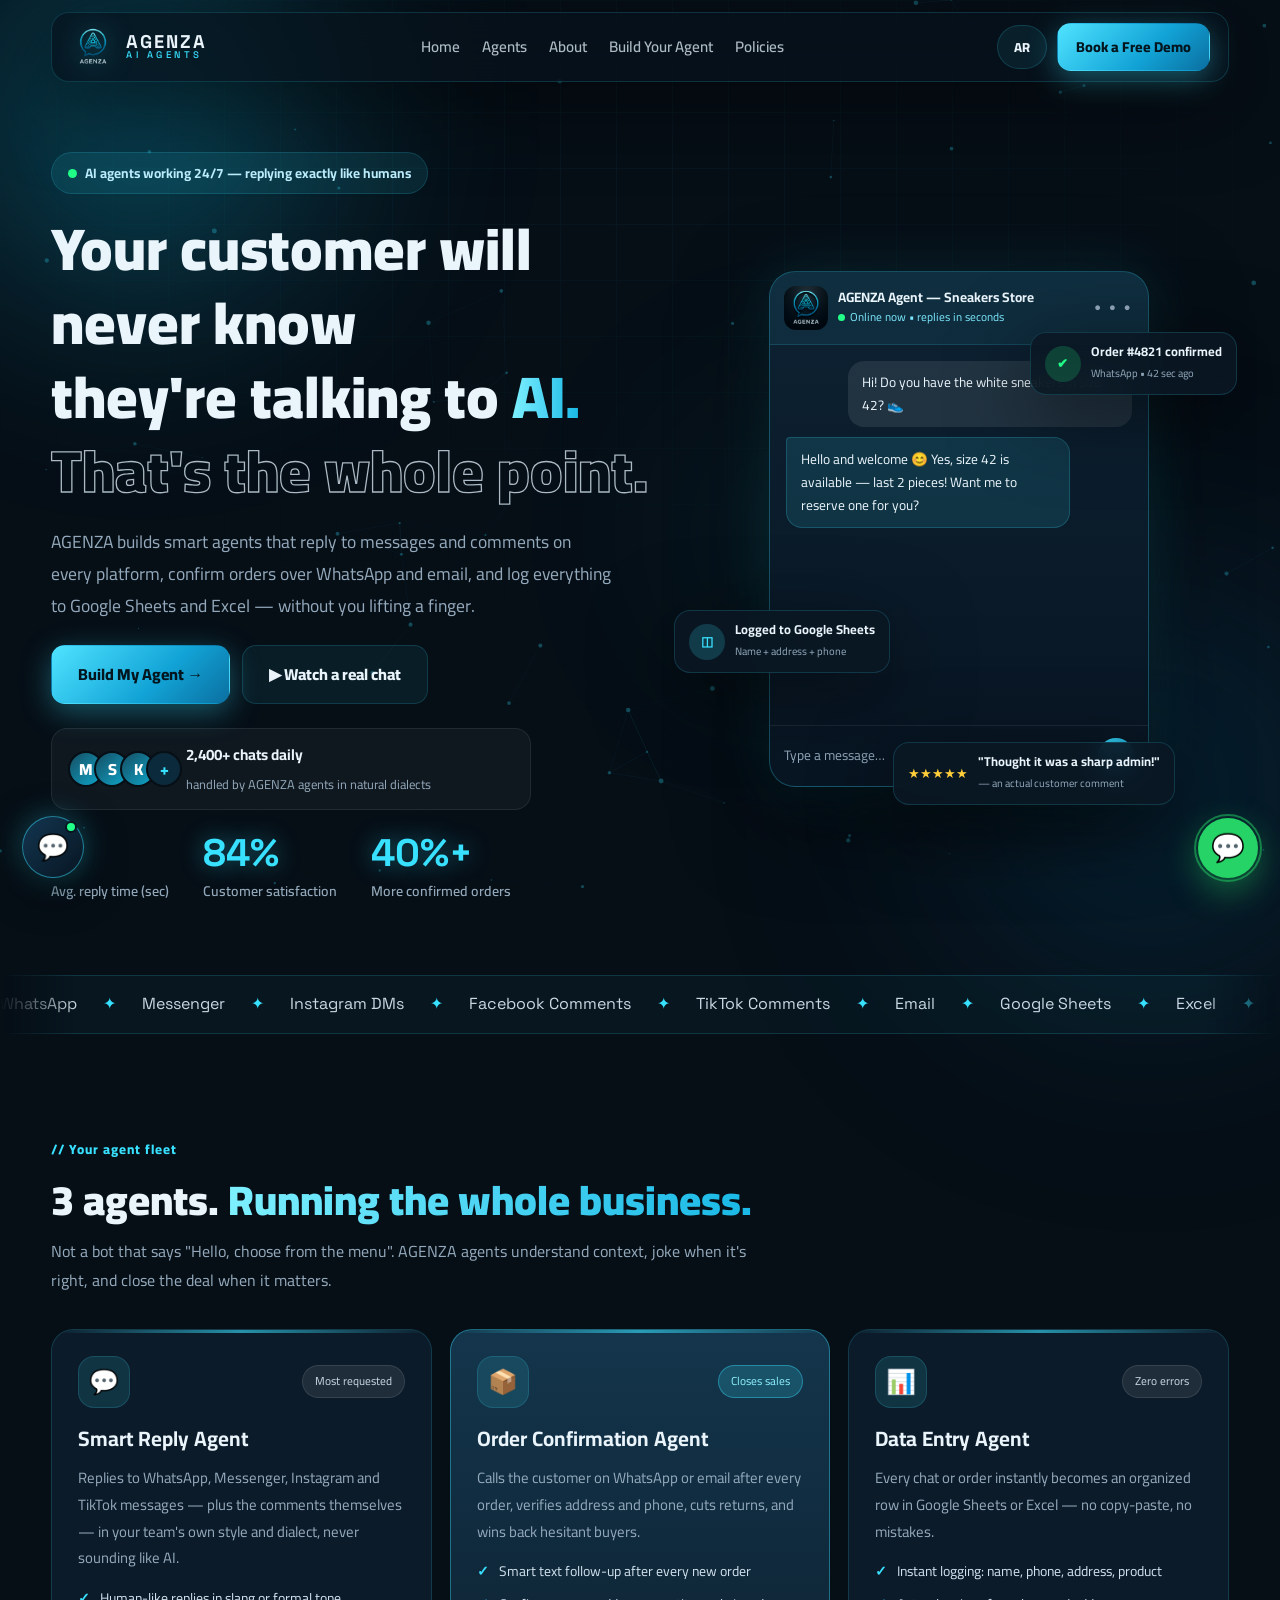
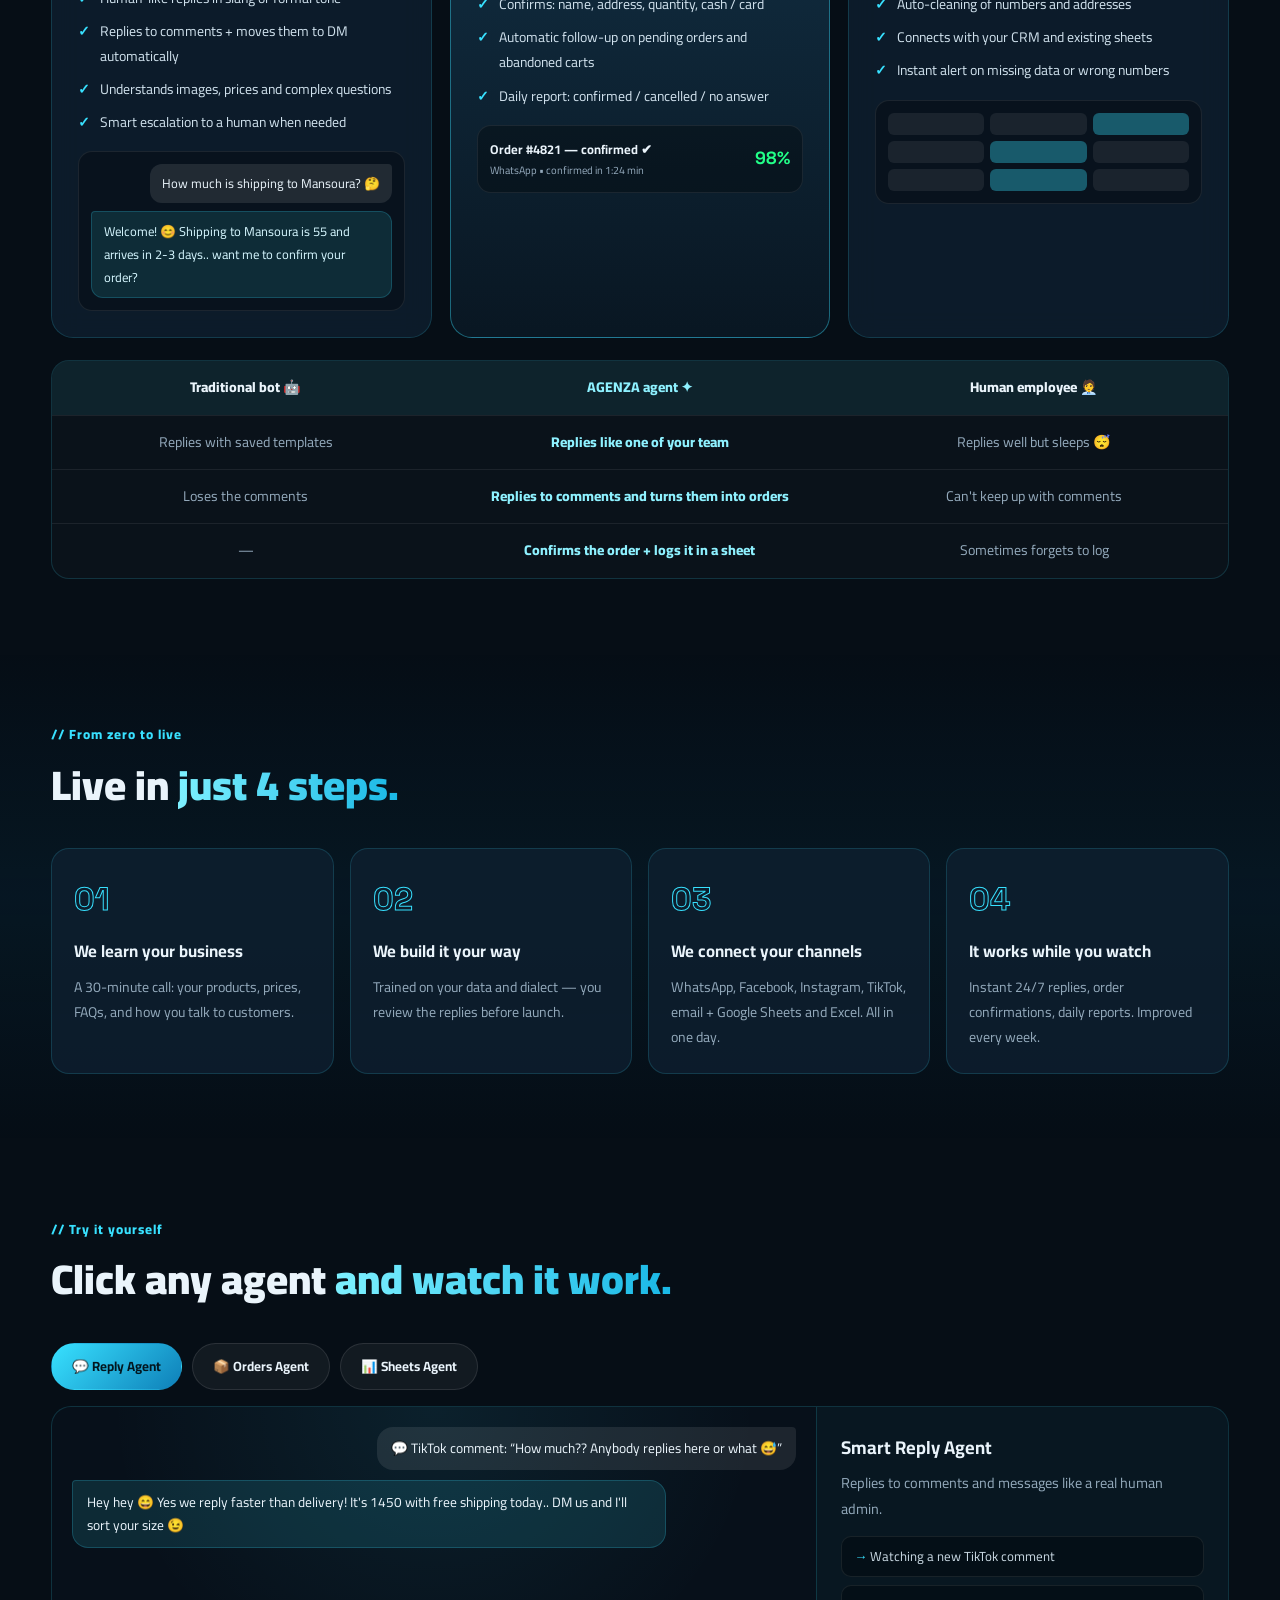
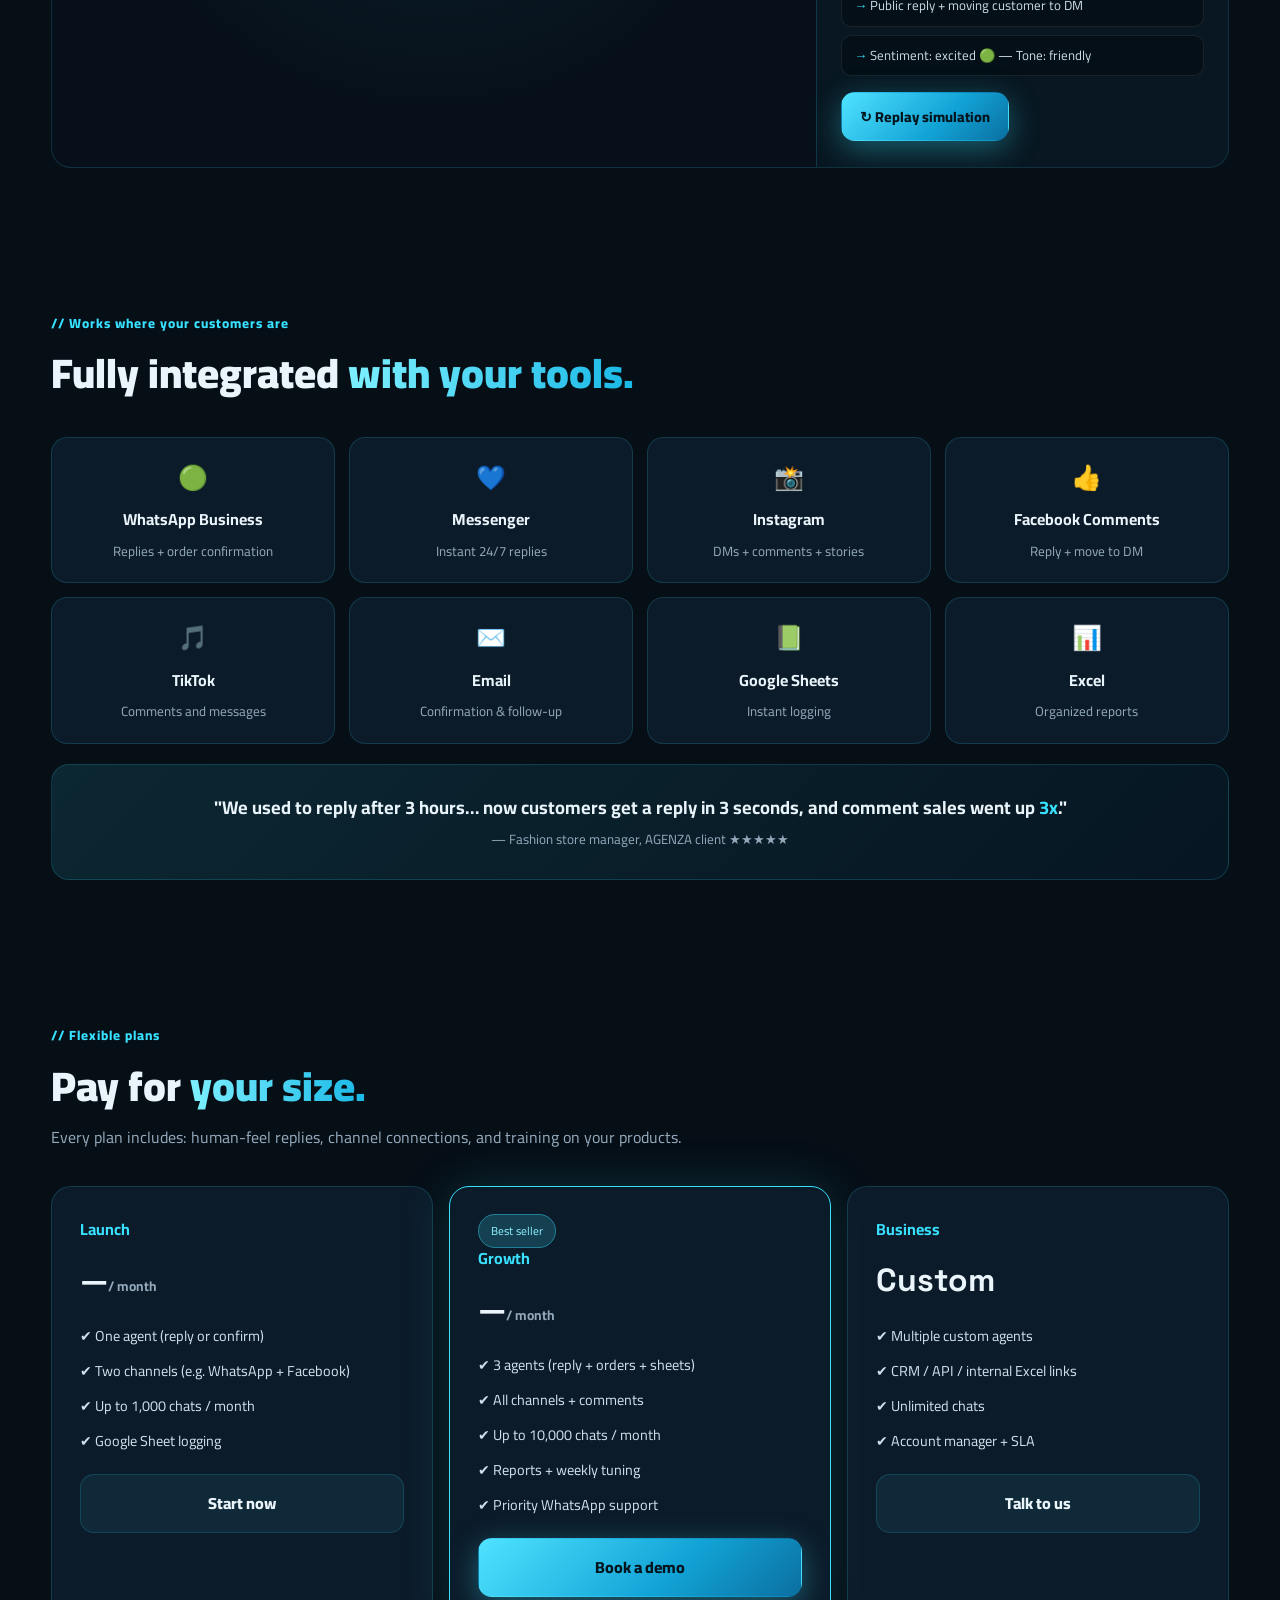
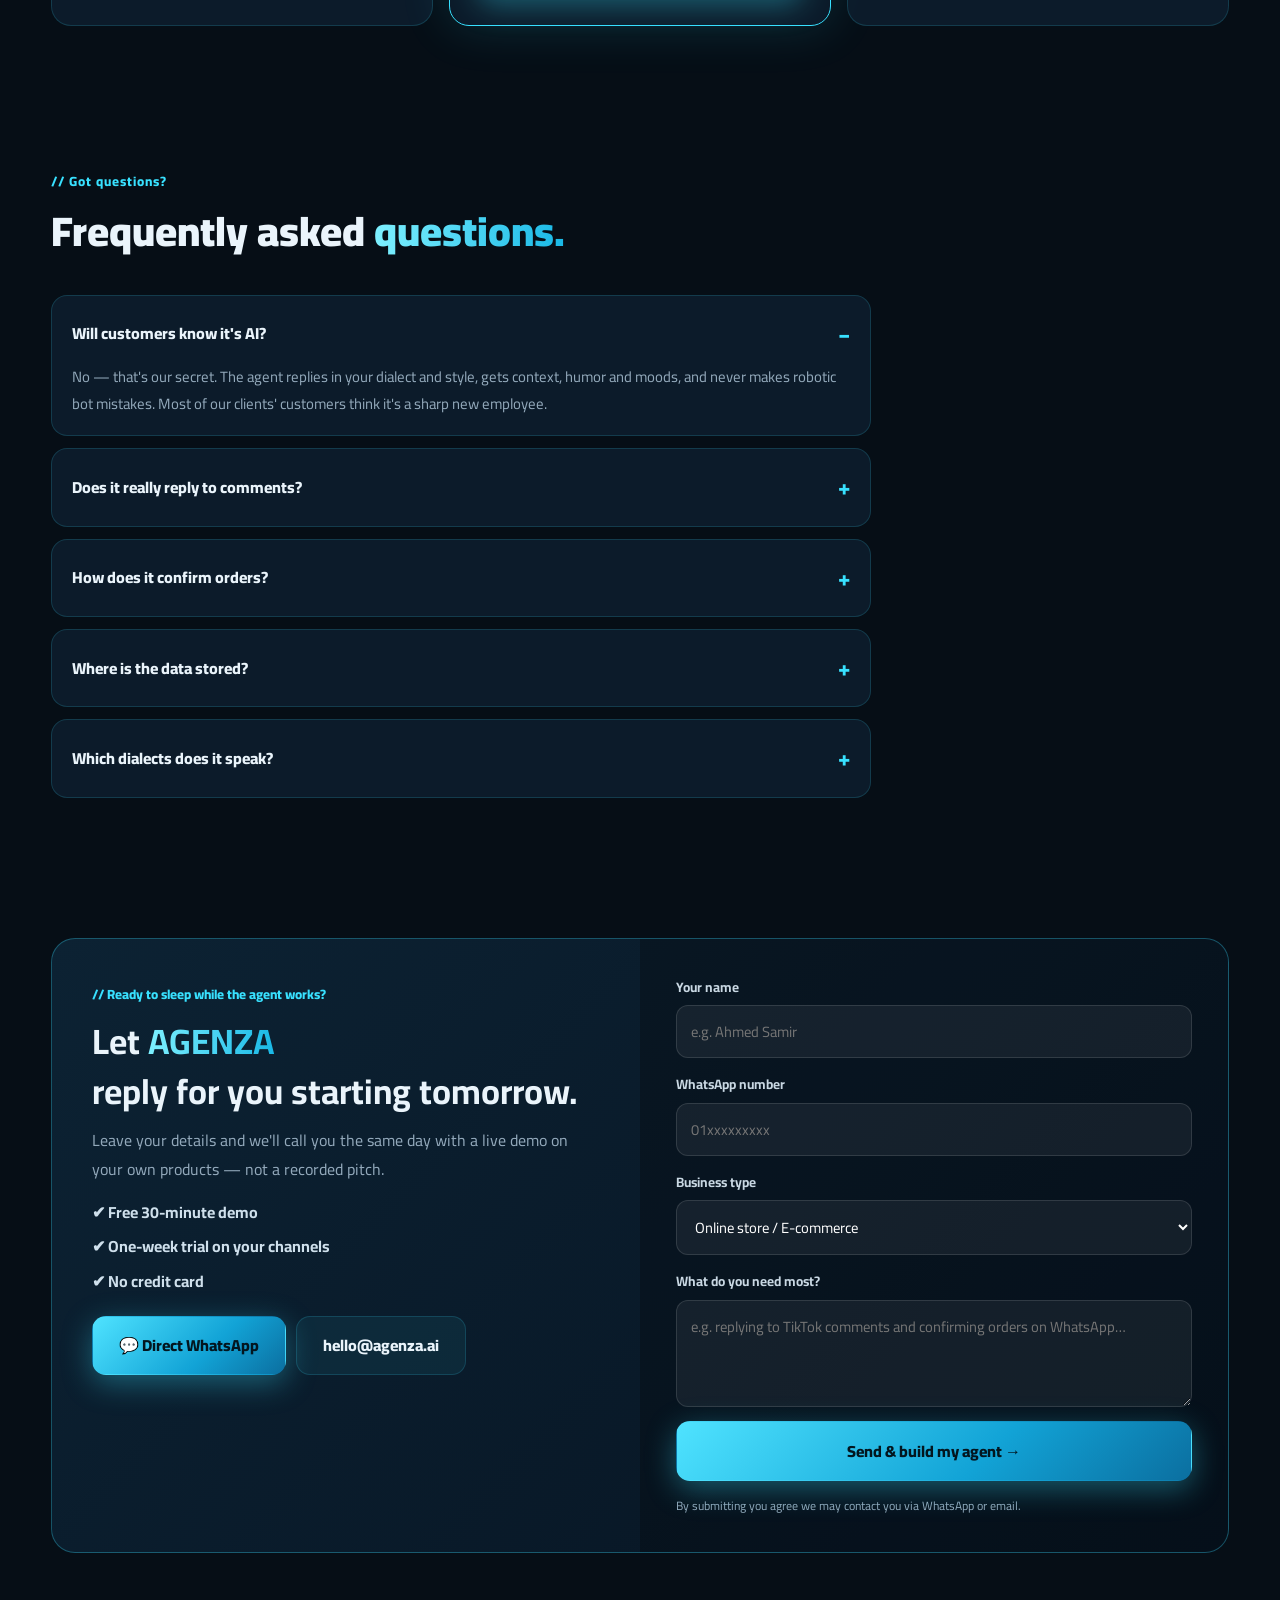
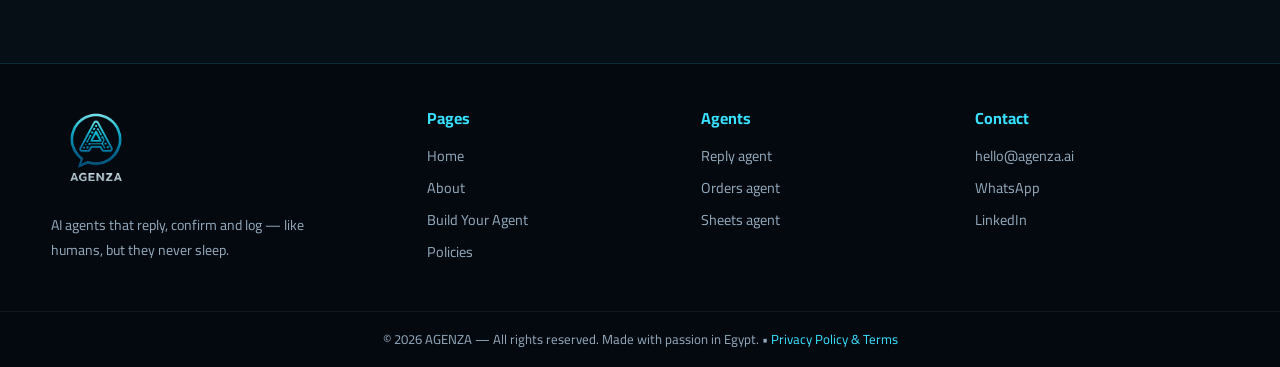
==== commit 950e7e12: "Add files via upload" ====
--- a/index.html
+++ b/index.html
@@ -5,18 +5,18 @@
 <meta name="viewport" content="width=device-width, initial-scale=1.0" />
 <title>AGENZA — وكلاء ذكاء اصطناعي بيردّوا كأنهم بشر</title>
 <meta name="description" content="AGENZA — شركة برمجيات بتنشئ وكلاء ذكاء اصطناعي يردوا على عملائك في كل وسائل التواصل والكومنتات كأنهم بشر، يأكدوا الأوردرات ويدخلوا البيانات على جوجل شيت وإكسل." />
-<link rel="icon" type="image/png" href="logo/AGENZA LOGO.png" />
+<link rel="icon" type="image/png" href="logo/agenza-logo.png" />
 <link rel="preconnect" href="https://fonts.googleapis.com" />
 <link rel="preconnect" href="https://fonts.gstatic.com" crossorigin />
 <link href="https://fonts.googleapis.com/css2?family=Cairo:wght@300;400;500;600;700;800;900&family=Space+Grotesk:wght@400;500;600;700&display=swap" rel="stylesheet" />
-<link rel="stylesheet" href="styles.css" />
+<link rel="stylesheet" href="styles.css?v=3" />
 </head>
 <body>
 
 <!-- Preloader -->
 <div id="preloader">
   <div class="loader-inner">
-    <img src="logo/AGENZA LOGO.png" alt="AGENZA" />
+    <img src="logo/agenza-logo.png" alt="AGENZA" />
     <div class="loader-bar"><span></span></div>
     <p>جاري تجهيز وكلائك الأذكياء…</p>
   </div>
@@ -32,7 +32,7 @@
 <header class="nav" id="nav">
   <div class="container nav-inner">
     <a href="#hero" class="brand">
-      <img src="logo/AGENZA LOGO.png" alt="AGENZA logo" />
+      <img src="logo/agenza-logo.png" alt="AGENZA logo" />
       <span class="brand-text">AGENZA<small>AI AGENTS</small></span>
     </a>
     <nav class="links">
@@ -86,7 +86,7 @@
       <div class="phone-glow"></div>
       <div class="chat-card">
         <div class="chat-head">
-          <img src="logo/AGENZA LOGO BG.png" alt="" />
+          <img src="logo/agenza-logo-bg.png" alt="" />
           <div><strong>وكيل AGENZA — متجر Sneakers</strong><small><i></i> متصل الآن • بيرد خلال ثواني</small></div>
           <div class="chat-icons">● ● ●</div>
         </div>
@@ -296,7 +296,7 @@
 
 <footer>
   <div class="container foot">
-    <div class="f-brand"><img src="logo/AGENZA LOGO.png" alt="AGENZA" /><p>وكلاء ذكاء اصطناعي بيردّوا، بيأكّدوا، وبيسجّلوا — كأنهم بشر، بس مابيناموش.</p></div>
+    <div class="f-brand"><img src="logo/agenza-logo.png" alt="AGENZA" /><p>وكلاء ذكاء اصطناعي بيردّوا، بيأكّدوا، وبيسجّلوا — كأنهم بشر، بس مابيناموش.</p></div>
     <div><b>الوكلاء</b><a href="#services">وكيل الرد</a><a href="#services">وكيل الأوردرات</a><a href="#services">وكيل الشيتات</a></div>
     <div><b>الشركة</b><a href="#how">إزاي بنشتغل</a><a href="#pricing">الباقات</a><a href="policy.html">السياسة والشروط</a><a href="#contact">تواصل</a></div>
     <div><b>تواصل</b><a href="mailto:hello@agenza.ai">hello@agenza.ai</a><a href="#">WhatsApp</a><a href="#">LinkedIn</a></div>
@@ -306,6 +306,8 @@
 
 <a href="#contact" class="sticky-cta">ابني وكيلي ←</a>
 
-<script src="script.js"></script>
+<a class="wa-float" href="https://wa.me/201000000000?text=%D8%A3%D9%87%D9%84%D8%A7%D9%8B%20AGENZA" target="_blank" rel="noopener" aria-label="WhatsApp">💬</a>
+<script src="script.js?v=2"></script>
+<script src="agent-widget.js?v=3"></script>
 </body>
 </html>
--- a/styles.css
+++ b/styles.css
@@ -351,3 +351,44 @@
   .mini-stats b{font-size:1.6rem}
   .brand-text small{display:none}
 }
+
+/* ===== WhatsApp floating button ===== */
+.wa-float{position:fixed;bottom:22px;inset-inline-end:22px;z-index:60;width:60px;height:60px;border-radius:50%;background:#25D366;display:grid;place-items:center;font-size:1.7rem;text-decoration:none;box-shadow:0 12px 35px rgba(37,211,102,.45);transition:.25s}
+.wa-float:hover{transform:scale(1.08)}
+.wa-float::after{content:'';position:absolute;inset:-4px;border-radius:50%;border:2px solid rgba(37,211,102,.5);animation:waPulse 2s infinite;pointer-events:none}
+@keyframes waPulse{0%{transform:scale(.9);opacity:1}100%{transform:scale(1.25);opacity:0}}
+@media(max-width:640px){
+  .wa-float{bottom:calc(70px + env(safe-area-inset-bottom));inset-inline-end:12px;width:54px;height:54px}
+}
+
+/* ===== On-site AI agent widget ===== */
+#agWidget{position:fixed;bottom:22px;inset-inline-start:22px;z-index:60;font-family:'Cairo',sans-serif}
+.ag-fab{position:relative;width:62px;height:62px;border-radius:50%;border:1px solid rgba(56,225,255,.5);cursor:pointer;font-size:1.6rem;background:linear-gradient(135deg,#123650,#081522);box-shadow:0 12px 40px rgba(0,0,0,.55),0 0 30px rgba(56,225,255,.35);transition:.25s;color:#fff}
+.ag-fab:hover{transform:scale(1.07)}
+.ag-fab-dot{position:absolute;top:4px;inset-inline-end:6px;width:12px;height:12px;border-radius:50%;background:#22ff88;border:2px solid #081522}
+.ag-tip{position:absolute;bottom:74px;inset-inline-start:0;white-space:nowrap;background:rgba(10,24,36,.95);border:1px solid var(--stroke);color:#bdefff;font-size:.78rem;font-weight:700;padding:8px 14px;border-radius:12px;opacity:0;transform:translateY(6px);transition:.35s;pointer-events:none}
+.ag-tip.show{opacity:1;transform:none}
+.ag-panel{position:absolute;bottom:76px;inset-inline-start:0;width:min(370px,calc(100vw - 32px));height:min(540px,70vh);display:flex;flex-direction:column;background:linear-gradient(180deg,#0d2233,#081522);border:1px solid rgba(56,225,255,.35);border-radius:20px;overflow:hidden;box-shadow:0 30px 90px rgba(0,0,0,.65);opacity:0;visibility:hidden;transform:translateY(14px) scale(.98);transition:.3s}
+.ag-panel.open{opacity:1;visibility:visible;transform:none}
+.ag-head{display:flex;gap:10px;align-items:center;padding:13px 14px;background:rgba(56,225,255,.07);border-bottom:1px solid rgba(56,225,255,.18)}
+.ag-head img{width:40px;height:40px;border-radius:11px;object-fit:cover}
+.ag-head strong{font-size:.88rem;display:block}
+.ag-head small{font-size:.7rem;color:#7de9ff;display:flex;gap:5px;align-items:center}
+.ag-head small i{width:7px;height:7px;background:#22ff88;border-radius:50%;display:inline-block}
+.ag-head button{margin-inline-start:auto;background:none;border:0;color:var(--muted);font-size:1rem;cursor:pointer;padding:6px}
+.ag-body{flex:1;overflow-y:auto;padding:14px;display:flex;flex-direction:column;gap:9px}
+.ag-body .msg{font-size:.83rem;line-height:1.75}
+.ag-body .msg b{color:#8ef1ff}
+.ag-btn{display:inline-block;margin-top:9px;background:linear-gradient(135deg,var(--cyan),var(--deep));color:#03161f!important;font-weight:800;font-size:.8rem;padding:9px 16px;border-radius:11px}
+.ag-chips{display:flex;gap:7px;padding:0 12px 10px;flex-wrap:wrap}
+.ag-chips button{background:rgba(56,225,255,.09);border:1px solid var(--stroke);color:#bdefff;border-radius:99px;padding:7px 13px;font-family:inherit;font-size:.75rem;font-weight:700;cursor:pointer;transition:.2s}
+.ag-chips button:hover{background:rgba(56,225,255,.2)}
+.ag-input{display:flex;gap:8px;padding:11px 12px;border-top:1px solid rgba(255,255,255,.09)}
+.ag-input input{flex:1;background:rgba(255,255,255,.06);border:1px solid rgba(255,255,255,.13);border-radius:12px;padding:11px 13px;color:#fff;font-family:inherit;font-size:.85rem;outline:none;min-width:0}
+.ag-input input:focus{border-color:var(--cyan)}
+.ag-input button{width:42px;height:42px;flex-shrink:0;border-radius:12px;border:0;background:linear-gradient(135deg,var(--cyan),var(--deep));cursor:pointer;font-size:1rem}
+@media(max-width:640px){
+  #agWidget{bottom:calc(70px + env(safe-area-inset-bottom));inset-inline-start:12px}
+  .ag-fab{width:56px;height:56px}
+  .ag-panel{bottom:68px}
+}
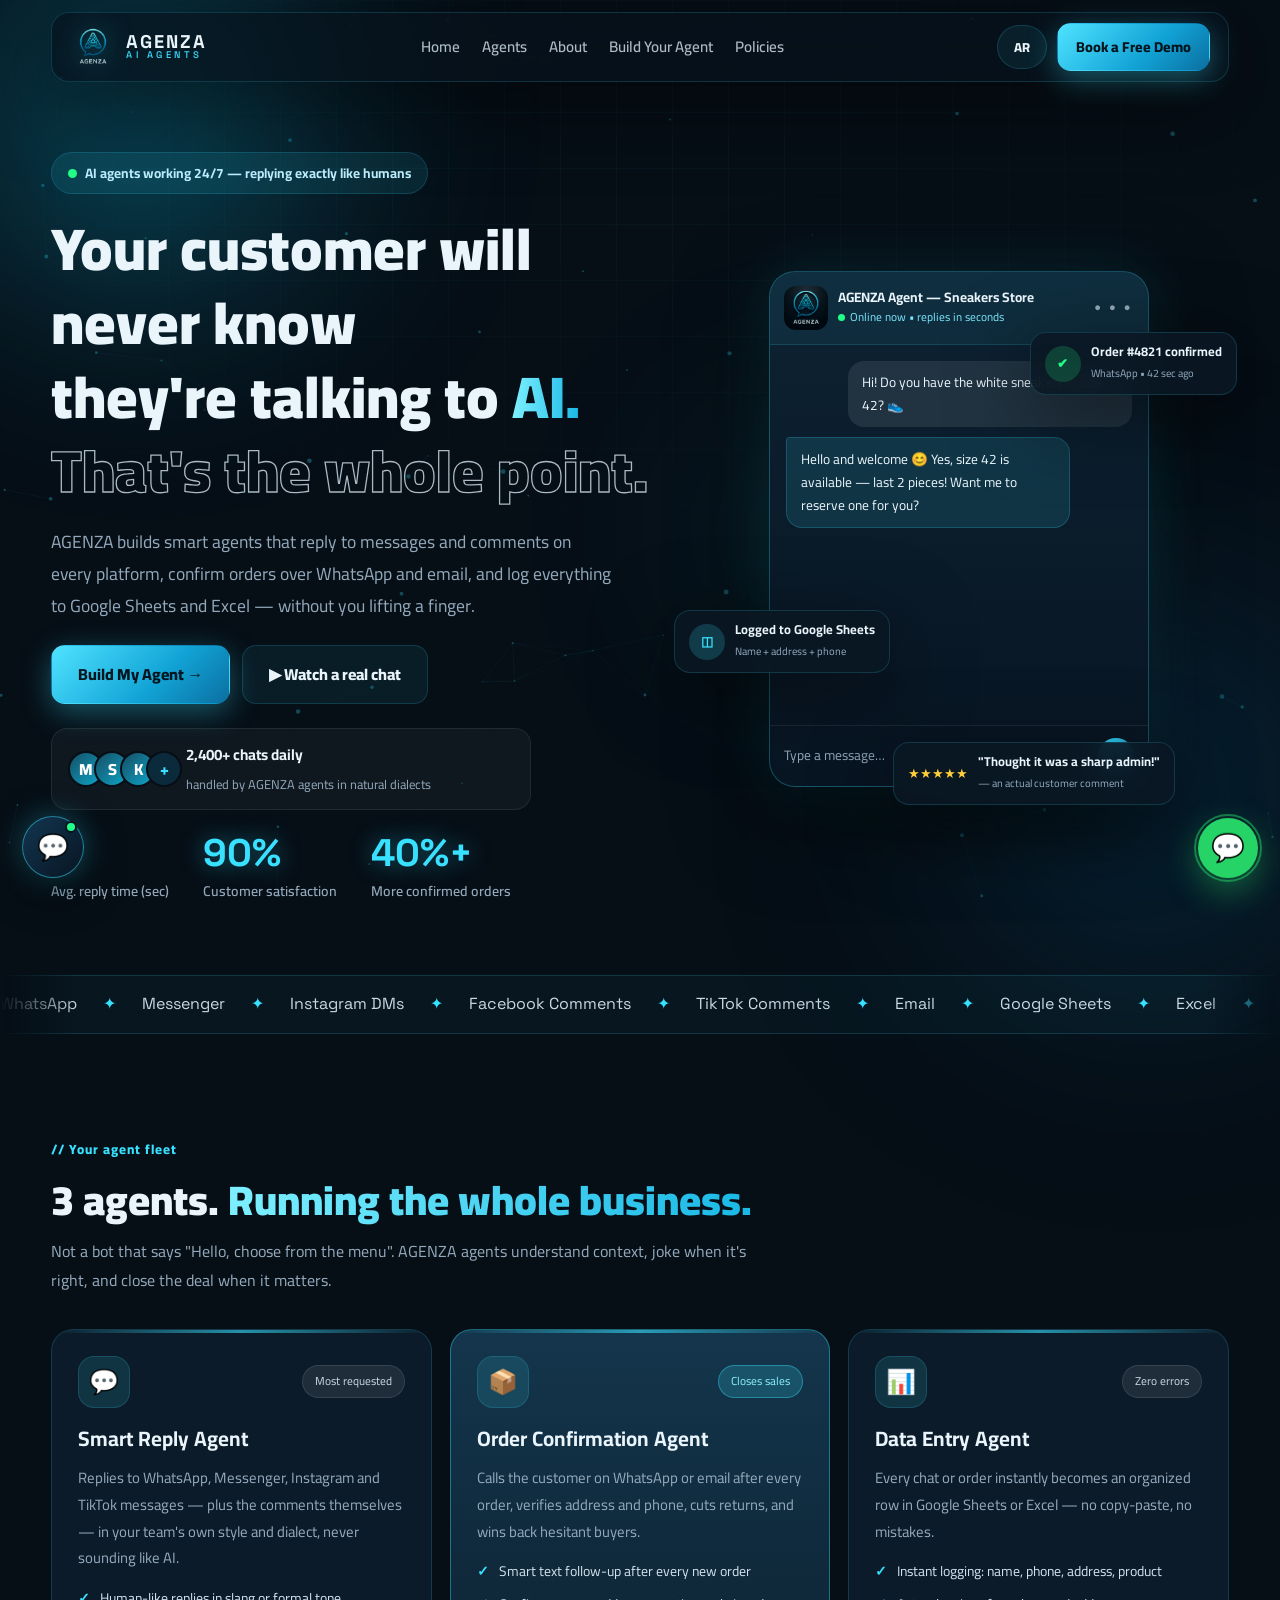
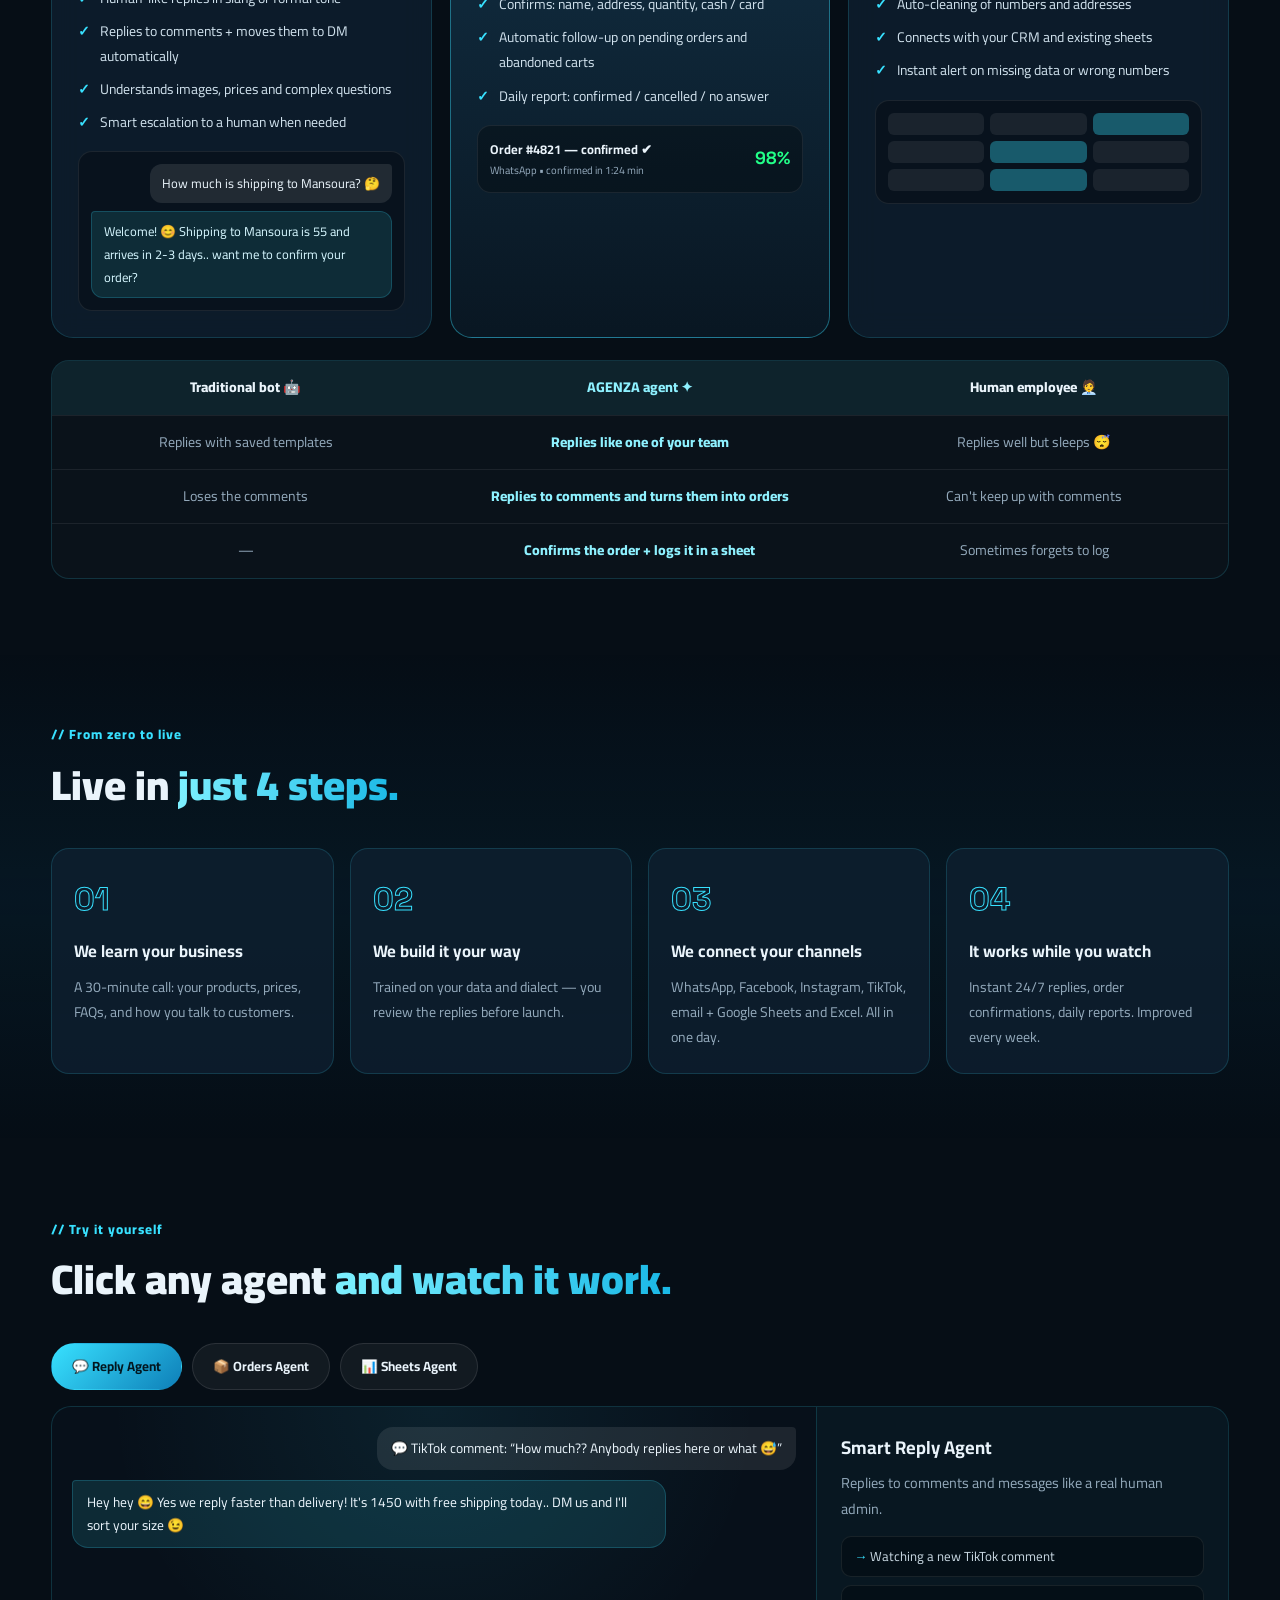
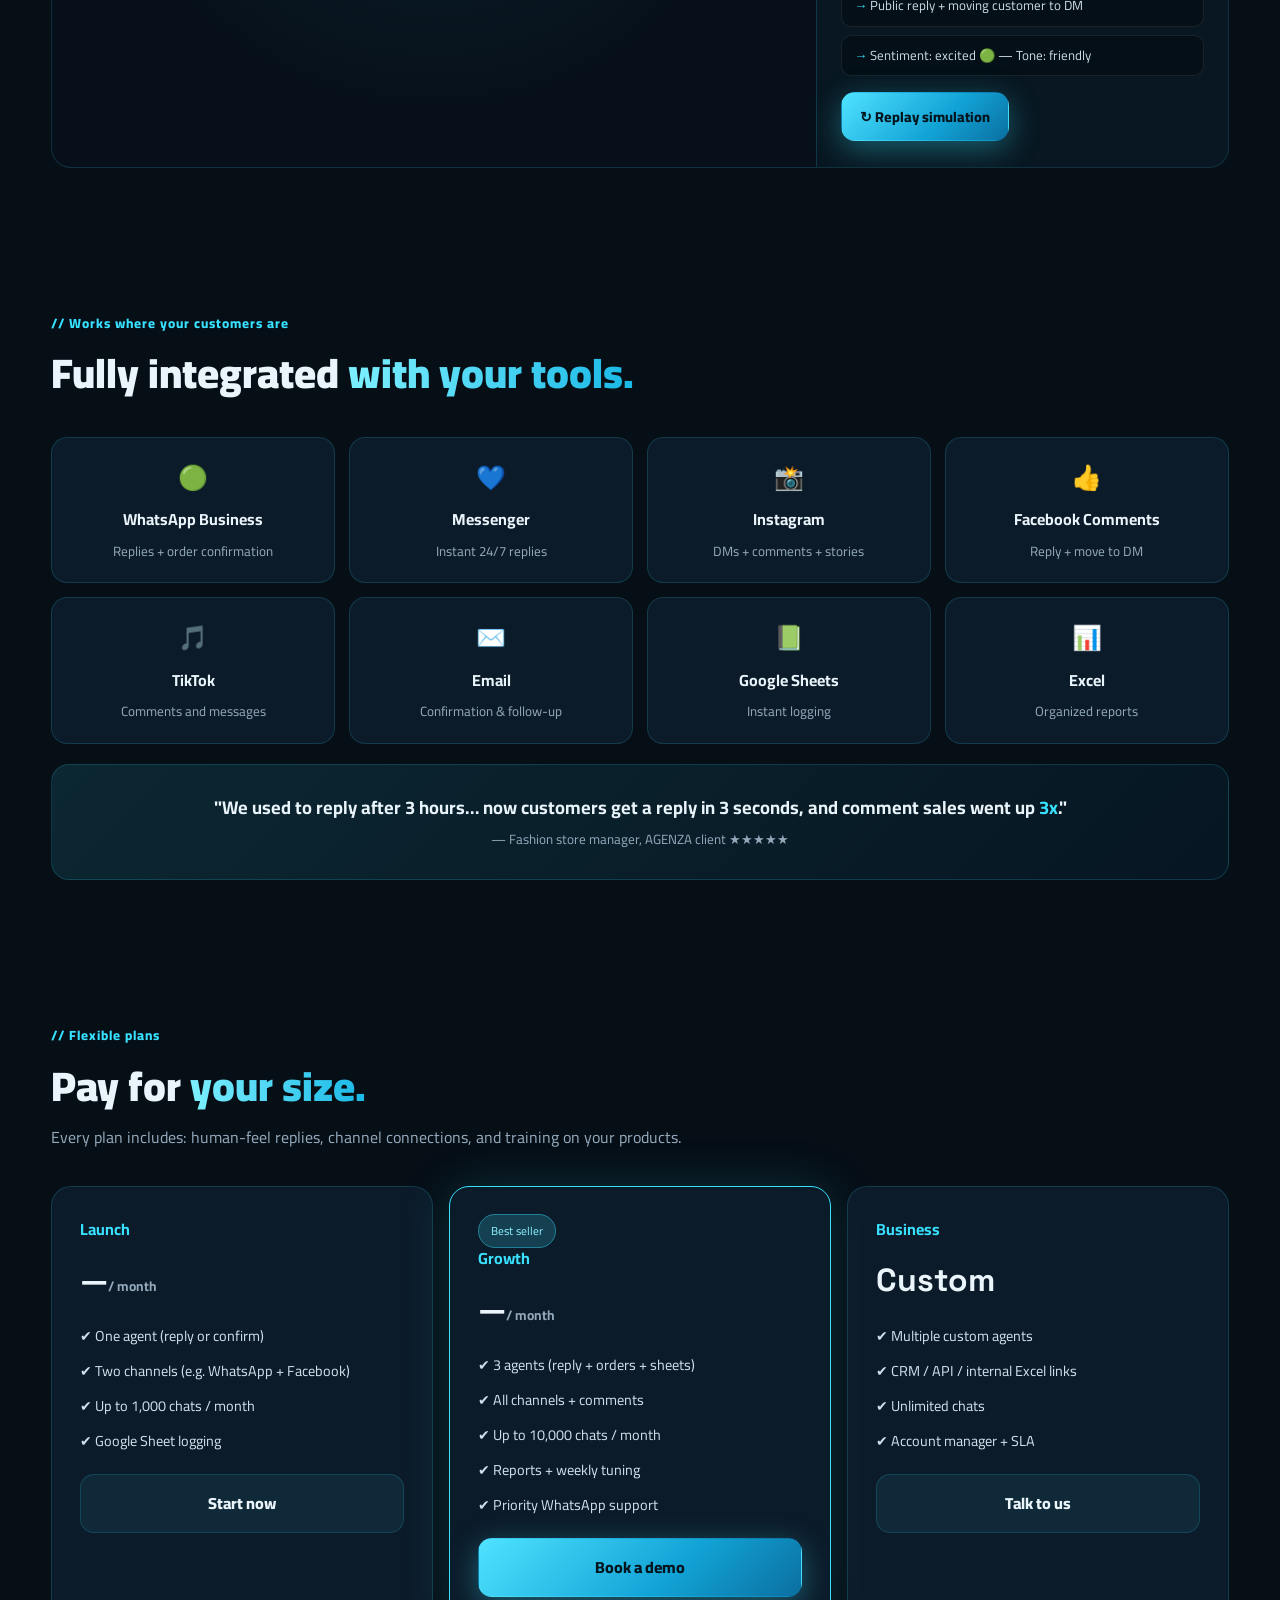
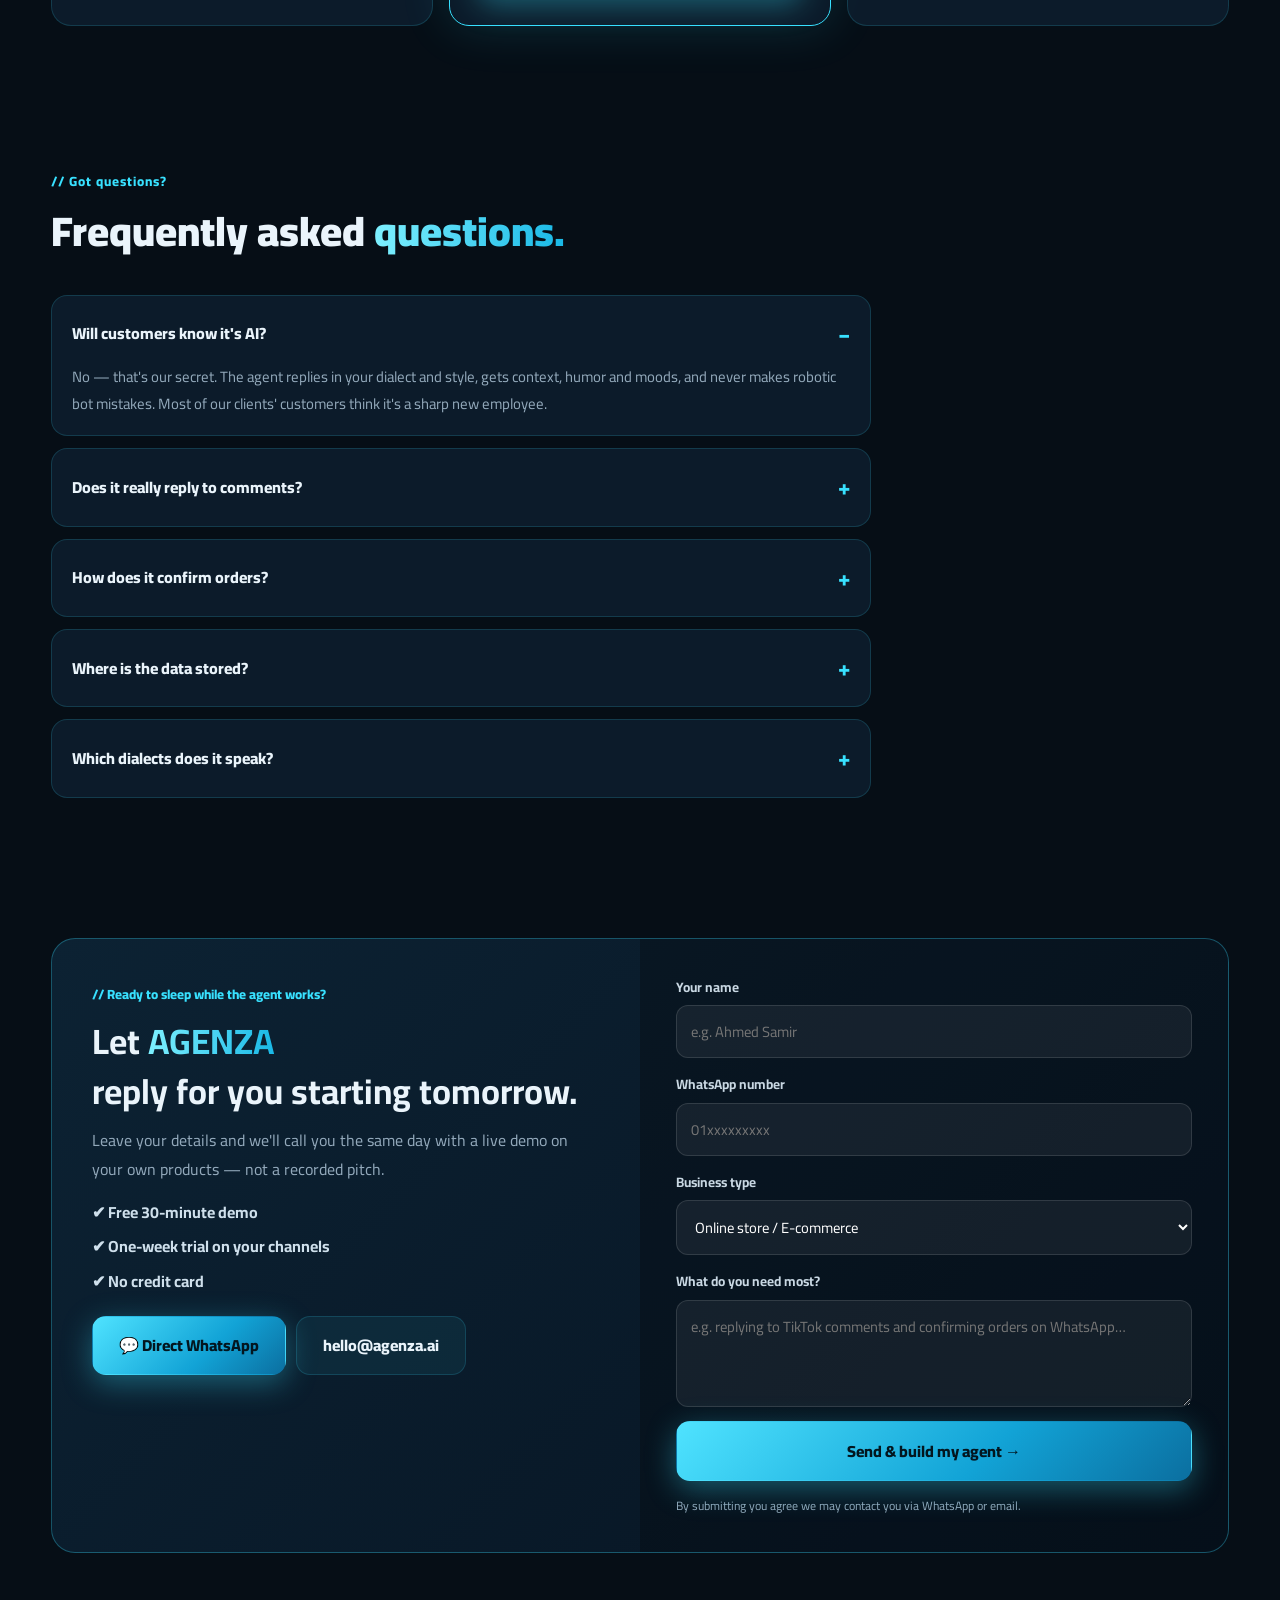
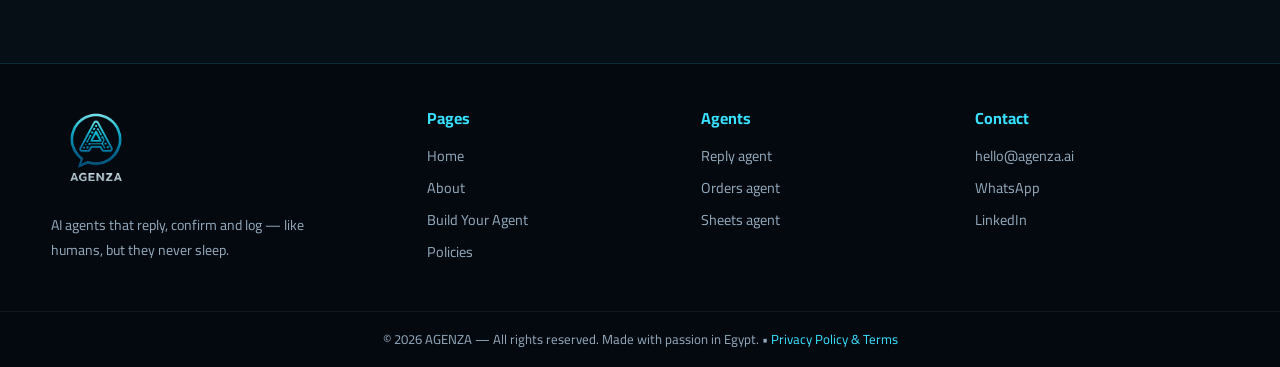
==== commit fd5d57ec: "Add files via upload" ====
--- a/index.html
+++ b/index.html
@@ -308,6 +308,6 @@
 
 <a class="wa-float" href="https://wa.me/201000000000?text=%D8%A3%D9%87%D9%84%D8%A7%D9%8B%20AGENZA" target="_blank" rel="noopener" aria-label="WhatsApp">💬</a>
 <script src="script.js?v=2"></script>
-<script src="agent-widget.js?v=3"></script>
+<script src="agent-widget.js?v=4"></script>
 </body>
 </html>
